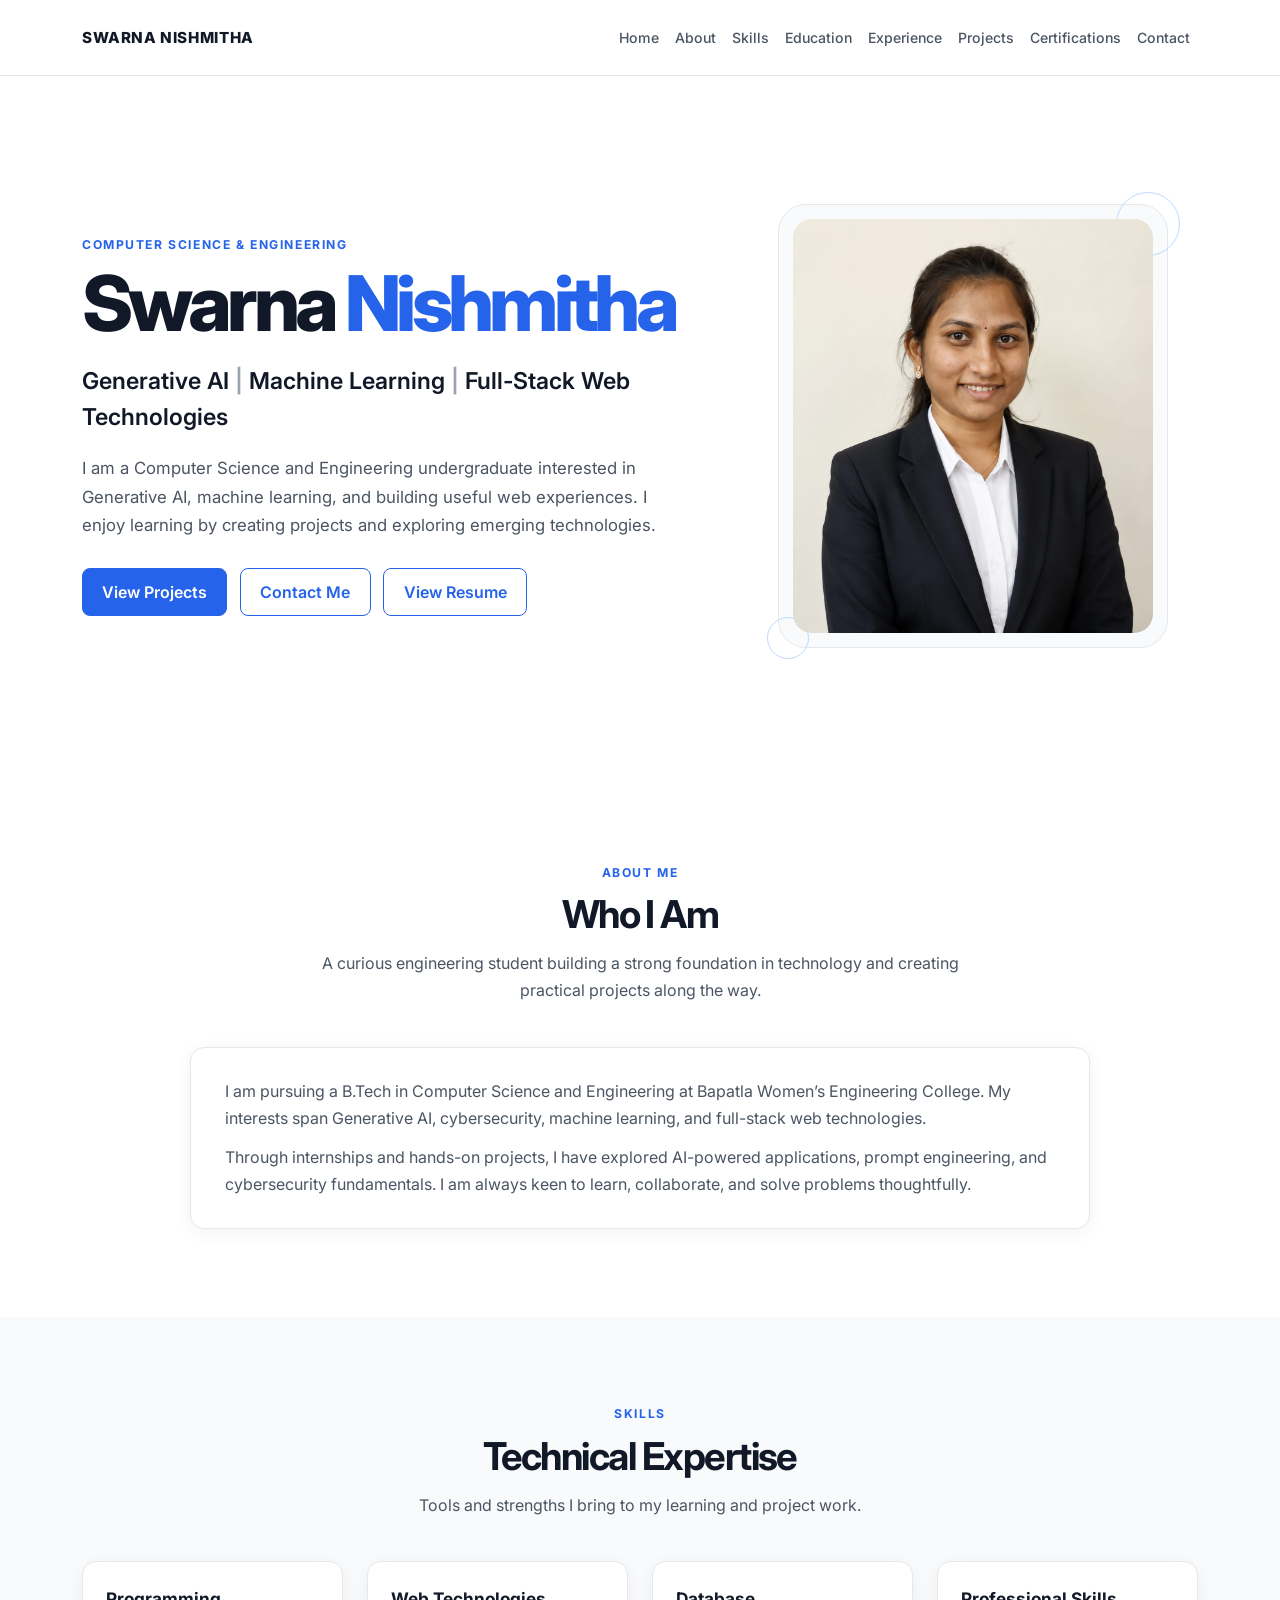
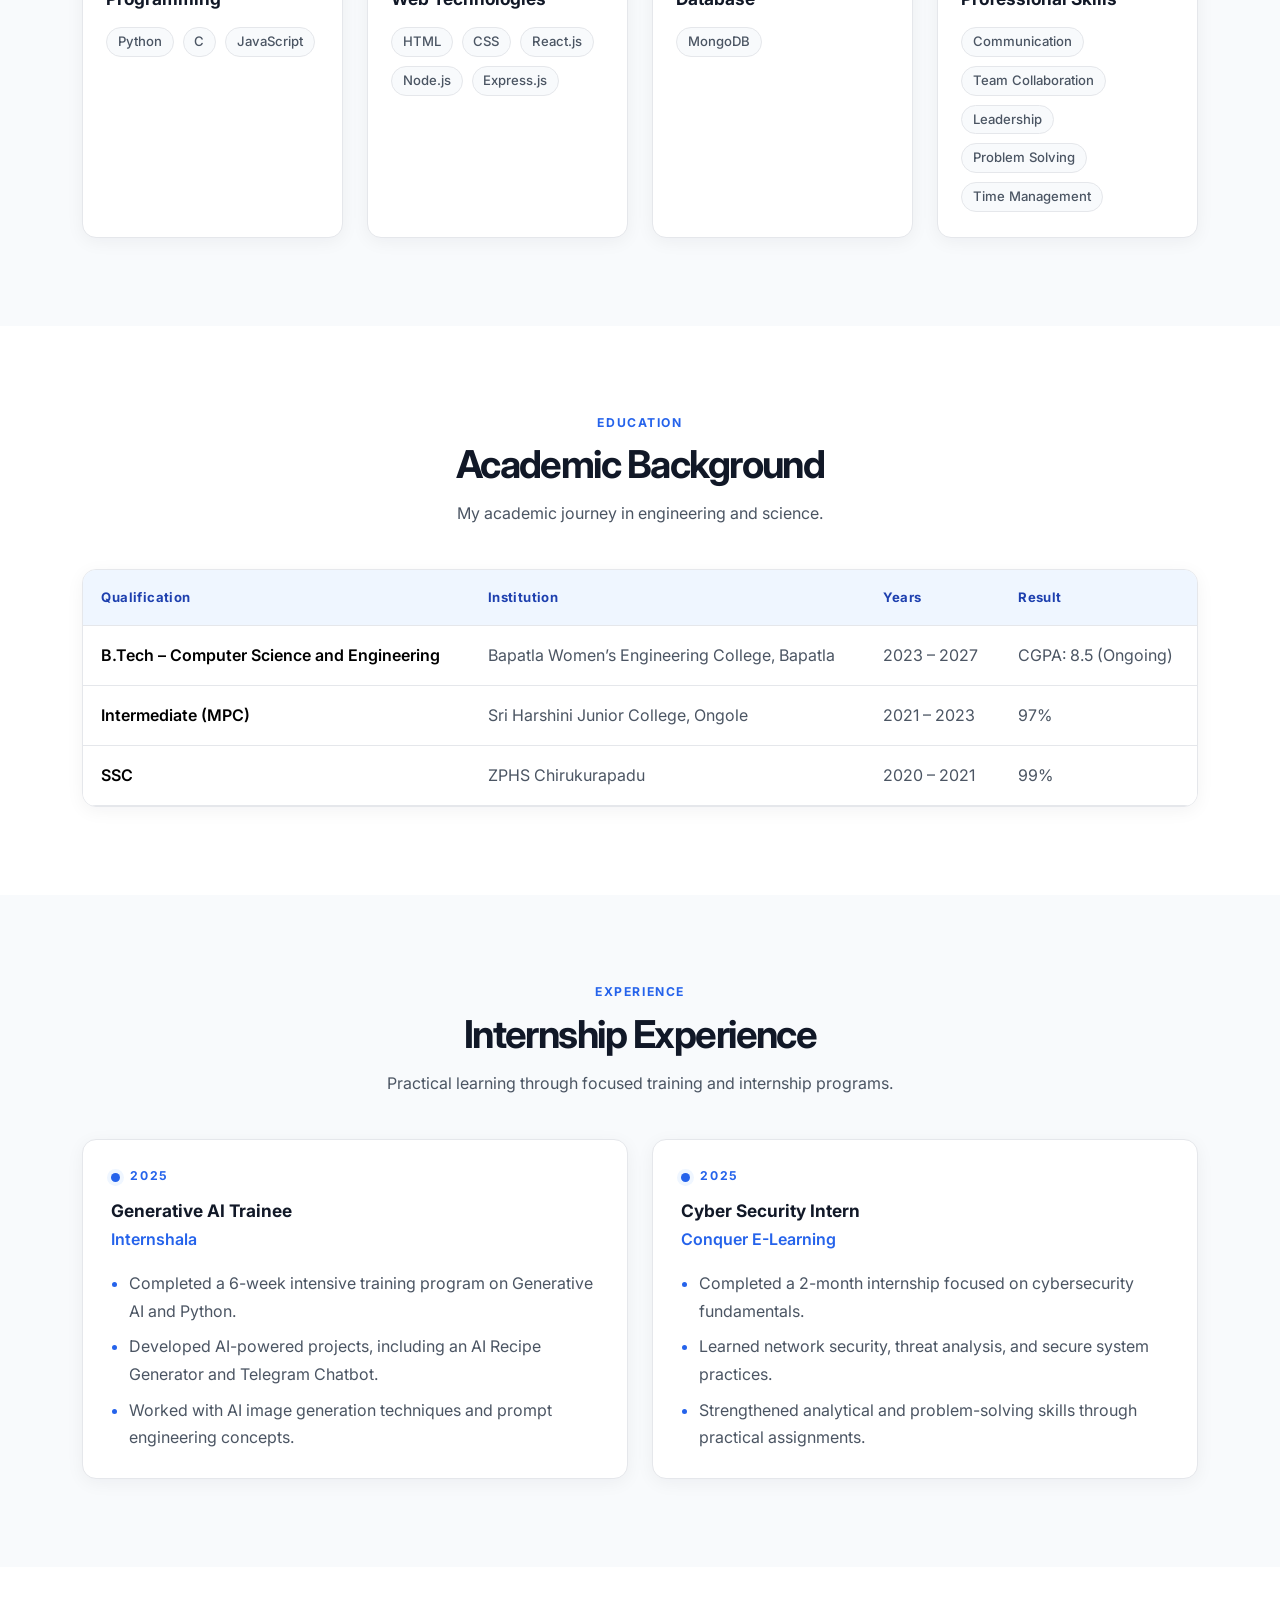
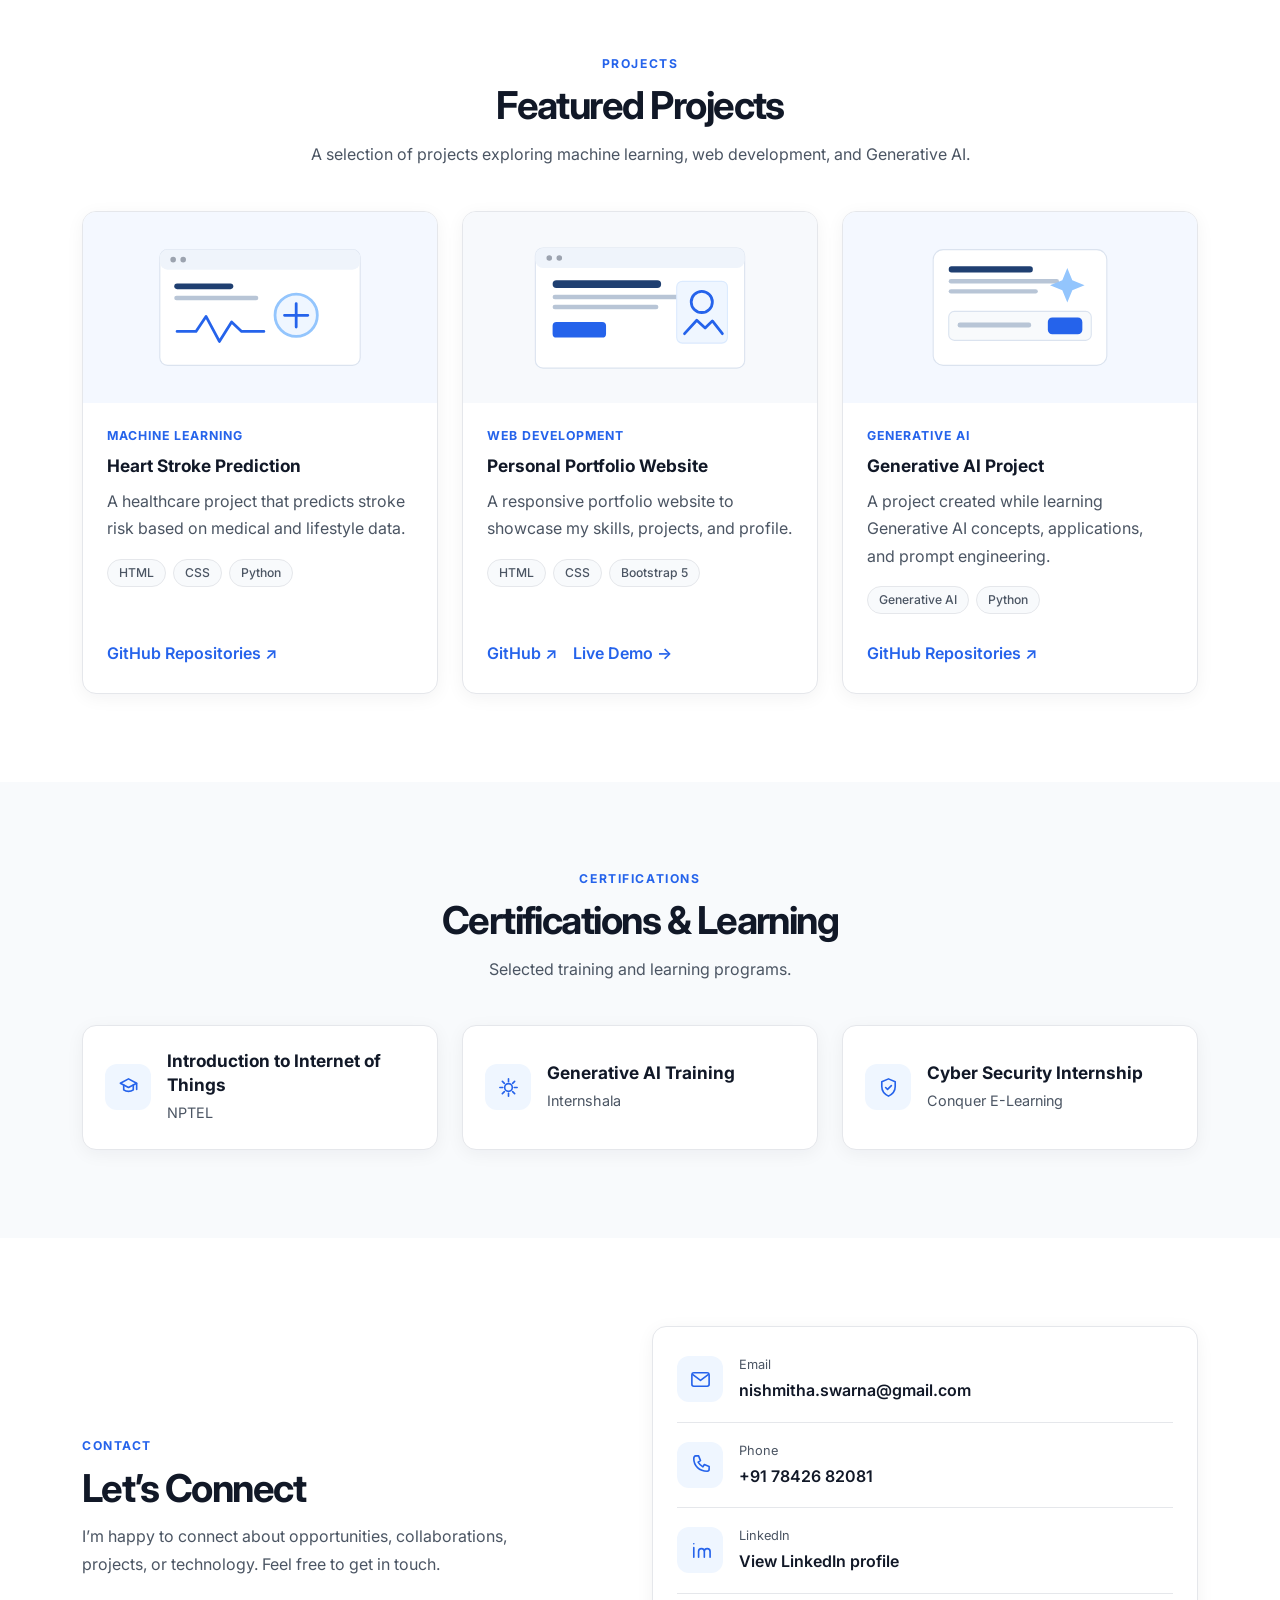
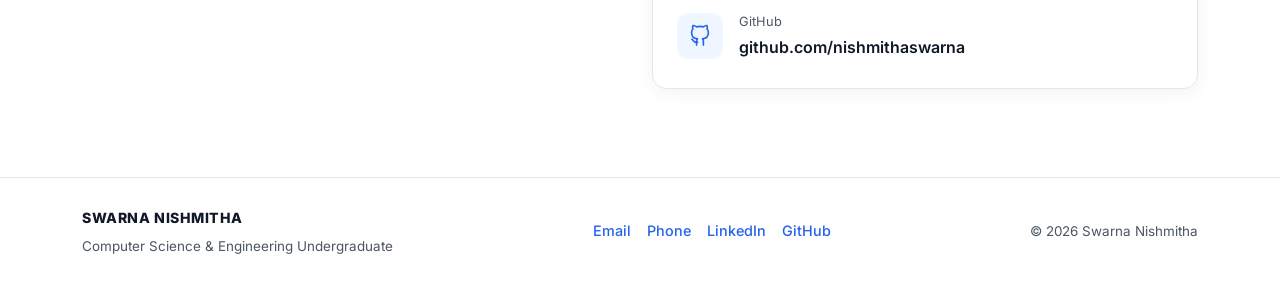
==== index.html @ 4fa807f6 "Publish responsive portfolio and Pages deployment Co-authored-by: Copilot <223556219+Copilot@users.n" ====
<!DOCTYPE html>
<html lang="en">
<head>
    <meta charset="UTF-8">
    <meta name="viewport" content="width=device-width, initial-scale=1.0">
    <meta name="theme-color" content="#ffffff">
    <meta name="description" content="Swarna Nishmitha's portfolio: Computer Science and Engineering, Generative AI, machine learning, and web development.">
    <title>Swarna Nishmitha | Computer Science &amp; Engineering</title>
    <link rel="preconnect" href="https://fonts.googleapis.com">
    <link rel="preconnect" href="https://fonts.gstatic.com" crossorigin>
    <link href="https://fonts.googleapis.com/css2?family=Inter:wght@400;500;600;700;800&display=swap" rel="stylesheet">
    <link href="https://cdn.jsdelivr.net/npm/bootstrap@5.3.3/dist/css/bootstrap.min.css" rel="stylesheet">
    <link rel="stylesheet" href="assets/css/style.css">
</head>

<body>
    <nav class="navbar navbar-expand-lg navbar-light bg-white sticky-top" aria-label="Main navigation">
        <div class="container">
            <a class="navbar-brand" href="#home">SWARNA NISHMITHA</a>
            <button class="navbar-toggler" type="button" data-bs-toggle="collapse"
                    data-bs-target="#navbarNav" aria-controls="navbarNav"
                    aria-expanded="false" aria-label="Toggle navigation">
                <span class="navbar-toggler-icon"></span>
            </button>
            <div class="collapse navbar-collapse" id="navbarNav">
                <ul class="navbar-nav ms-auto">
                    <li class="nav-item"><a class="nav-link" href="#home">Home</a></li>
                    <li class="nav-item"><a class="nav-link" href="#about">About</a></li>
                    <li class="nav-item"><a class="nav-link" href="#skills">Skills</a></li>
                    <li class="nav-item"><a class="nav-link" href="#education">Education</a></li>
                    <li class="nav-item"><a class="nav-link" href="#experience">Experience</a></li>
                    <li class="nav-item"><a class="nav-link" href="#projects">Projects</a></li>
                    <li class="nav-item"><a class="nav-link" href="#certifications">Certifications</a></li>
                    <li class="nav-item"><a class="nav-link" href="#contact">Contact</a></li>
                </ul>
            </div>
        </div>
    </nav>

    <main>
        <section id="home" class="hero-section section-anchor">
            <div class="container">
                <div class="row align-items-center gy-5">
                    <div class="col-lg-7">
                        <p class="eyebrow">Computer Science &amp; Engineering</p>
                        <h1>Swarna <span>Nishmitha</span></h1>
                        <h2 class="hero-headline">Generative AI <span aria-hidden="true">|</span> Machine Learning <span aria-hidden="true">|</span> Full-Stack Web Technologies</h2>
                        <p class="hero-copy">
                            I am a Computer Science and Engineering undergraduate interested in
                            Generative AI, machine learning, and building useful web experiences.
                            I enjoy learning by creating projects and exploring emerging technologies.
                        </p>
                        <div class="hero-actions">
                            <a href="#projects" class="btn btn-primary">View Projects</a>
                            <a href="#contact" class="btn btn-outline-primary">Contact Me</a>
                            <a href="assets/resume.pdf" class="btn btn-outline-primary" target="_blank" rel="noopener noreferrer">
                                View Resume
                            </a>
                        </div>
                    </div>
                    <div class="col-lg-5">
                        <div class="profile-frame">
                            <img src="assets/images/nishu%20image2.jpeg"
                                 alt="Portrait of Swarna Nishmitha"
                                 class="profile-image">
                            <span class="profile-accent profile-accent-one" aria-hidden="true"></span>
                            <span class="profile-accent profile-accent-two" aria-hidden="true"></span>
                        </div>
                    </div>
                </div>
            </div>
        </section>

        <section id="about" class="section-padding section-anchor">
            <div class="container">
                <div class="section-heading">
                    <p class="eyebrow">About Me</p>
                    <h2>Who I Am</h2>
                    <p>
                        A curious engineering student building a strong foundation in technology
                        and creating practical projects along the way.
                    </p>
                </div>
                <div class="about-card">
                    <p>
                        I am pursuing a B.Tech in Computer Science and Engineering at Bapatla
                        Women&rsquo;s Engineering College. My interests span Generative AI,
                        cybersecurity, machine learning, and full-stack web technologies.
                    </p>
                    <p class="mb-0">
                        Through internships and hands-on projects, I have explored AI-powered
                        applications, prompt engineering, and cybersecurity fundamentals. I am
                        always keen to learn, collaborate, and solve problems thoughtfully.
                    </p>
                </div>
            </div>
        </section>

        <section id="skills" class="section-padding section-tint section-anchor">
            <div class="container">
                <div class="section-heading">
                    <p class="eyebrow">Skills</p>
                    <h2>Technical Expertise</h2>
                    <p>Tools and strengths I bring to my learning and project work.</p>
                </div>
                <div class="row g-4">
                    <div class="col-sm-6 col-lg-3">
                        <article class="content-card skill-card">
                            <h3>Programming</h3>
                            <ul class="skill-list">
                                <li>Python</li><li>C</li><li>JavaScript</li>
                            </ul>
                        </article>
                    </div>
                    <div class="col-sm-6 col-lg-3">
                        <article class="content-card skill-card">
                            <h3>Web Technologies</h3>
                            <ul class="skill-list">
                                <li>HTML</li><li>CSS</li><li>React.js</li><li>Node.js</li><li>Express.js</li>
                            </ul>
                        </article>
                    </div>
                    <div class="col-sm-6 col-lg-3">
                        <article class="content-card skill-card">
                            <h3>Database</h3>
                            <ul class="skill-list"><li>MongoDB</li></ul>
                        </article>
                    </div>
                    <div class="col-sm-6 col-lg-3">
                        <article class="content-card skill-card">
                            <h3>Professional Skills</h3>
                            <ul class="skill-list">
                                <li>Communication</li><li>Team Collaboration</li><li>Leadership</li>
                                <li>Problem Solving</li><li>Time Management</li>
                            </ul>
                        </article>
                    </div>
                </div>
            </div>
        </section>

        <section id="education" class="section-padding section-anchor">
            <div class="container">
                <div class="section-heading">
                    <p class="eyebrow">Education</p>
                    <h2>Academic Background</h2>
                    <p>My academic journey in engineering and science.</p>
                </div>
                <div class="table-responsive education-table-wrap">
                    <table class="table education-table align-middle mb-0">
                        <thead>
                            <tr>
                                <th scope="col">Qualification</th>
                                <th scope="col">Institution</th>
                                <th scope="col">Years</th>
                                <th scope="col">Result</th>
                            </tr>
                        </thead>
                        <tbody>
                            <tr>
                                <th scope="row">B.Tech &ndash; Computer Science and Engineering</th>
                                <td>Bapatla Women&rsquo;s Engineering College, Bapatla</td>
                                <td>2023 &ndash; 2027</td>
                                <td>CGPA: 8.5 (Ongoing)</td>
                            </tr>
                            <tr>
                                <th scope="row">Intermediate (MPC)</th>
                                <td>Sri Harshini Junior College, Ongole</td>
                                <td>2021 &ndash; 2023</td>
                                <td>97%</td>
                            </tr>
                            <tr>
                                <th scope="row">SSC</th>
                                <td>ZPHS Chirukurapadu</td>
                                <td>2020 &ndash; 2021</td>
                                <td>99%</td>
                            </tr>
                        </tbody>
                    </table>
                </div>
            </div>
        </section>

        <section id="experience" class="section-padding section-tint section-anchor">
            <div class="container">
                <div class="section-heading">
                    <p class="eyebrow">Experience</p>
                    <h2>Internship Experience</h2>
                    <p>Practical learning through focused training and internship programs.</p>
                </div>
                <div class="row g-4">
                    <div class="col-lg-6">
                        <article class="content-card experience-card">
                            <div class="experience-meta">
                                <span class="experience-marker" aria-hidden="true"></span>
                                <p class="eyebrow mb-1">2025</p>
                            </div>
                            <h3>Generative AI Trainee</h3>
                            <p class="card-subtitle">Internshala</p>
                            <ul class="detail-list">
                                <li>Completed a 6-week intensive training program on Generative AI and Python.</li>
                                <li>Developed AI-powered projects, including an AI Recipe Generator and Telegram Chatbot.</li>
                                <li>Worked with AI image generation techniques and prompt engineering concepts.</li>
                            </ul>
                        </article>
                    </div>
                    <div class="col-lg-6">
                        <article class="content-card experience-card">
                            <div class="experience-meta">
                                <span class="experience-marker" aria-hidden="true"></span>
                                <p class="eyebrow mb-1">2025</p>
                            </div>
                            <h3>Cyber Security Intern</h3>
                            <p class="card-subtitle">Conquer E-Learning</p>
                            <ul class="detail-list">
                                <li>Completed a 2-month internship focused on cybersecurity fundamentals.</li>
                                <li>Learned network security, threat analysis, and secure system practices.</li>
                                <li>Strengthened analytical and problem-solving skills through practical assignments.</li>
                            </ul>
                        </article>
                    </div>
                </div>
            </div>
        </section>

        <section id="projects" class="section-padding section-anchor">
            <div class="container">
                <div class="section-heading">
                    <p class="eyebrow">Projects</p>
                    <h2>Featured Projects</h2>
                    <p>A selection of projects exploring machine learning, web development, and Generative AI.</p>
                </div>
                <div class="row g-4">
                    <div class="col-md-6 col-lg-4">
                        <article class="content-card project-card">
                            <div class="project-visual project-visual-health">
                                <svg viewBox="0 0 600 300" aria-hidden="true" focusable="false">
                                    <rect x="120" y="46" width="360" height="208" rx="14" class="visual-panel"/>
                                    <rect x="120" y="46" width="360" height="36" rx="14" class="visual-toolbar"/>
                                    <circle cx="144" cy="64" r="5" class="visual-dot"/>
                                    <circle cx="162" cy="64" r="5" class="visual-dot"/>
                                    <rect x="146" y="107" width="106" height="10" rx="5" class="visual-line"/>
                                    <rect x="146" y="129" width="151" height="8" rx="4" class="visual-line-soft"/>
                                    <path d="M151 193h34l18-27 24 45 22-35 18 17h40" class="visual-chart"/>
                                    <circle cx="365" cy="164" r="38" class="visual-ring"/>
                                    <path d="M365 143v42m-21-21h42" class="visual-cross"/>
                                </svg>
                            </div>
                            <div class="project-content">
                                <p class="project-category">Machine Learning</p>
                                <h3>Heart Stroke Prediction</h3>
                                <p>
                                    A healthcare project that predicts stroke risk based on
                                    medical and lifestyle data.
                                </p>
                                <div class="technology-list"><span>HTML</span><span>CSS</span><span>Python</span></div>
                                <div class="project-actions">
                                    <a class="project-link" href="https://github.com/nishmithaswarna?tab=repositories" target="_blank" rel="noopener noreferrer">
                                        GitHub Repositories <span aria-hidden="true">&nearr;</span>
                                    </a>
                                </div>
                            </div>
                        </article>
                    </div>
                    <div class="col-md-6 col-lg-4">
                        <article class="content-card project-card">
                            <div class="project-visual project-visual-web">
                                <svg viewBox="0 0 600 300" aria-hidden="true" focusable="false">
                                    <rect x="112" y="43" width="376" height="216" rx="14" class="visual-panel"/>
                                    <rect x="112" y="43" width="376" height="36" rx="14" class="visual-toolbar"/>
                                    <circle cx="137" cy="61" r="5" class="visual-dot"/>
                                    <circle cx="155" cy="61" r="5" class="visual-dot"/>
                                    <rect x="143" y="101" width="195" height="14" rx="7" class="visual-line"/>
                                    <rect x="143" y="127" width="244" height="8" rx="4" class="visual-line-soft"/>
                                    <rect x="143" y="145" width="190" height="8" rx="4" class="visual-line-soft"/>
                                    <rect x="143" y="176" width="96" height="28" rx="7" class="visual-button"/>
                                    <rect x="366" y="103" width="91" height="111" rx="10" class="visual-image"/>
                                    <circle cx="411" cy="140" r="19" class="visual-image-detail"/>
                                    <path d="M380 197l22-24 15 14 13-13 18 23" class="visual-image-detail"/>
                                </svg>
                            </div>
                            <div class="project-content">
                                <p class="project-category">Web Development</p>
                                <h3>Personal Portfolio Website</h3>
                                <p>A responsive portfolio website to showcase my skills, projects, and profile.</p>
                                <div class="technology-list"><span>HTML</span><span>CSS</span><span>Bootstrap 5</span></div>
                                <div class="project-actions">
                                    <a class="project-link" href="https://github.com/nishmithaswarna?tab=repositories" target="_blank" rel="noopener noreferrer">
                                        GitHub <span aria-hidden="true">&nearr;</span>
                                    </a>
                                    <a class="project-link" href="#home">
                                        Live Demo <span aria-hidden="true">&rarr;</span>
                                    </a>
                                </div>
                            </div>
                        </article>
                    </div>
                    <div class="col-md-6 col-lg-4">
                        <article class="content-card project-card">
                            <div class="project-visual project-visual-ai">
                                <svg viewBox="0 0 600 300" aria-hidden="true" focusable="false">
                                    <rect x="144" y="46" width="312" height="208" rx="18" class="visual-panel"/>
                                    <rect x="172" y="76" width="151" height="11" rx="5" class="visual-line"/>
                                    <rect x="172" y="99" width="198" height="8" rx="4" class="visual-line-soft"/>
                                    <rect x="172" y="117" width="160" height="8" rx="4" class="visual-line-soft"/>
                                    <path d="M385 79l9 22 22 9-22 9-9 22-9-22-22-9 22-9z" class="visual-spark"/>
                                    <path d="M401 161l6 14 14 6-14 6-6 14-6-14-14-6 14-6z" class="visual-spark-small"/>
                                    <rect x="172" y="157" width="256" height="52" rx="10" class="visual-input"/>
                                    <rect x="188" y="177" width="132" height="9" rx="4" class="visual-line-soft"/>
                                    <rect x="350" y="168" width="62" height="30" rx="8" class="visual-button"/>
                                </svg>
                            </div>
                            <div class="project-content">
                                <p class="project-category">Generative AI</p>
                                <h3>Generative AI Project</h3>
                                <p>A project created while learning Generative AI concepts, applications, and prompt engineering.</p>
                                <div class="technology-list"><span>Generative AI</span><span>Python</span></div>
                                <div class="project-actions">
                                    <a class="project-link" href="https://github.com/nishmithaswarna?tab=repositories" target="_blank" rel="noopener noreferrer">
                                        GitHub Repositories <span aria-hidden="true">&nearr;</span>
                                    </a>
                                </div>
                            </div>
                        </article>
                    </div>
                </div>
            </div>
        </section>

        <section id="certifications" class="section-padding section-tint section-anchor">
            <div class="container">
                <div class="section-heading">
                    <p class="eyebrow">Certifications</p>
                    <h2>Certifications &amp; Learning</h2>
                    <p>Selected training and learning programs.</p>
                </div>
                <div class="row g-4">
                    <div class="col-md-6 col-lg-4">
                        <article class="content-card certification-card">
                            <span class="certification-icon" aria-hidden="true">
                                <svg viewBox="0 0 24 24"><path d="M12 3 3.5 7.5 12 12l8.5-4.5L12 3Z"/><path d="M7 9.5v5c2.8 2.1 7.2 2.1 10 0v-5M20.5 8v6"/></svg>
                            </span>
                            <div><h3>Introduction to Internet of Things</h3><p>NPTEL</p></div>
                        </article>
                    </div>
                    <div class="col-md-6 col-lg-4">
                        <article class="content-card certification-card">
                            <span class="certification-icon" aria-hidden="true">
                                <svg viewBox="0 0 24 24"><path d="M12 3v3m0 12v3m9-9h-3M6 12H3m15.4-6.4-2.1 2.1M7.7 16.3l-2.1 2.1m12.8 0-2.1-2.1m-8.6-8.6L5.6 5.6"/><circle cx="12" cy="12" r="4"/></svg>
                            </span>
                            <div><h3>Generative AI Training</h3><p>Internshala</p></div>
                        </article>
                    </div>
                    <div class="col-md-6 col-lg-4">
                        <article class="content-card certification-card">
                            <span class="certification-icon" aria-hidden="true">
                                <svg viewBox="0 0 24 24"><path d="M12 3 5 6v5c0 4.6 2.8 8 7 10 4.2-2 7-5.4 7-10V6l-7-3Z"/><path d="m9 12 2 2 4-4"/></svg>
                            </span>
                            <div><h3>Cyber Security Internship</h3><p>Conquer E-Learning</p></div>
                        </article>
                    </div>
                </div>
            </div>
        </section>

        <section id="contact" class="section-padding section-anchor">
            <div class="container">
                <div class="row align-items-center gy-4">
                    <div class="col-lg-5">
                        <p class="eyebrow">Contact</p>
                        <h2 class="contact-title">Let&rsquo;s Connect</h2>
                        <p class="contact-copy">
                            I&rsquo;m happy to connect about opportunities, collaborations,
                            projects, or technology. Feel free to get in touch.
                        </p>
                    </div>
                    <div class="col-lg-6 offset-lg-1">
                        <div class="contact-card">
                            <a class="contact-item" href="mailto:nishmitha.swarna@gmail.com" target="_top">
                                <span class="contact-icon" aria-hidden="true">
                                    <svg viewBox="0 0 24 24"><rect x="3" y="5" width="18" height="14" rx="2"/><path d="m4 7 8 6 8-6"/></svg>
                                </span>
                                <span><span class="contact-label">Email</span><span class="contact-value">nishmitha.swarna@gmail.com</span></span>
                            </a>
                            <a class="contact-item" href="tel:+917842682081" target="_top">
                                <span class="contact-icon" aria-hidden="true">
                                    <svg viewBox="0 0 24 24"><path d="M7 3h3l2 5-2.5 1.5a15 15 0 0 0 5 5L16 12l5 2v3c0 1.1-.9 2-2 2C10.7 19 5 13.3 5 6c0-1.7.7-3 2-3Z"/></svg>
                                </span>
                                <span><span class="contact-label">Phone</span><span class="contact-value">+91 78426 82081</span></span>
                            </a>
                            <a class="contact-item" href="https://www.linkedin.com/in/swarna-nishmitha-575706379/" target="_blank" rel="noopener noreferrer">
                                <span class="contact-icon" aria-hidden="true">
                                    <svg viewBox="0 0 24 24"><path d="M5 9v10M5 5v.01M10 19v-6a3 3 0 0 1 6 0v6m0 0v-6a3 3 0 0 1 6 0v6"/></svg>
                                </span>
                                <span><span class="contact-label">LinkedIn</span><span class="contact-value">View LinkedIn profile</span></span>
                            </a>
                            <a class="contact-item" href="https://github.com/nishmithaswarna" target="_blank" rel="noopener noreferrer">
                                <span class="contact-icon" aria-hidden="true">
                                    <svg viewBox="0 0 24 24"><path d="M9 19c-4.3 1.4-4.3-2.5-6-3m12 6v-3.9a3.4 3.4 0 0 0-.9-2.6c3-.3 6.1-1.5 6.1-6.7a5.2 5.2 0 0 0-1.4-3.6 4.8 4.8 0 0 0-.1-3.6s-1.2-.4-3.8 1.4a13.2 13.2 0 0 0-6.9 0C5.4 1.2 4.2 1.6 4.2 1.6a4.8 4.8 0 0 0-.1 3.6 5.2 5.2 0 0 0-1.4 3.6c0 5.2 3.1 6.4 6.1 6.7a3.4 3.4 0 0 0-.9 2.6V22"/></svg>
                                </span>
                                <span><span class="contact-label">GitHub</span><span class="contact-value">github.com/nishmithaswarna</span></span>
                            </a>
                        </div>
                    </div>
                </div>
            </div>
        </section>
    </main>

    <footer class="footer">
        <div class="container footer-inner">
            <div>
                <a class="footer-brand" href="#home">SWARNA NISHMITHA</a>
                <p>Computer Science &amp; Engineering Undergraduate</p>
            </div>
            <div class="footer-links">
                <a href="mailto:nishmitha.swarna@gmail.com" target="_top">Email</a>
                <a href="tel:+917842682081" target="_top">Phone</a>
                <a href="https://www.linkedin.com/in/swarna-nishmitha-575706379/" target="_blank" rel="noopener noreferrer">LinkedIn</a>
                <a href="https://github.com/nishmithaswarna" target="_blank" rel="noopener noreferrer">GitHub</a>
            </div>
            <p class="footer-copyright">&copy; 2026 Swarna Nishmitha</p>
        </div>
    </footer>

    <script src="https://cdn.jsdelivr.net/npm/bootstrap@5.3.3/dist/js/bootstrap.bundle.min.js"></script>
</body>
</html>
---- assets/css/style.css ----
:root {
    --color-white: #ffffff;
    --color-background: #f8fafc;
    --color-text: #111827;
    --color-muted: #4b5563;
    --color-border: #e5e7eb;
    --color-accent: #2563eb;
    --color-accent-hover: #1d4ed8;
    --color-accent-soft: #eff6ff;
    --shadow-card: 0 4px 18px rgba(17, 24, 39, 0.05);
    --shadow-card-hover: 0 10px 26px rgba(17, 24, 39, 0.09);
}

* {
    box-sizing: border-box;
}

html {
    scroll-behavior: smooth;
}

body {
    margin: 0;
    background: var(--color-white);
    color: var(--color-text);
    font-family: "Inter", Arial, sans-serif;
    font-size: 1rem;
    line-height: 1.7;
    -webkit-font-smoothing: antialiased;
}

a {
    color: var(--color-accent);
}

a:focus-visible,
button:focus-visible {
    outline: 3px solid rgba(37, 99, 235, 0.35);
    outline-offset: 3px;
}

.section-anchor {
    scroll-margin-top: 82px;
}

/* Navigation */
.navbar {
    min-height: 76px;
    border-bottom: 1px solid var(--color-border);
}

.navbar-brand {
    color: var(--color-text);
    font-size: 0.95rem;
    font-weight: 800;
    letter-spacing: 0.04em;
}

.navbar-brand:hover,
.navbar-brand:focus {
    color: var(--color-accent);
}

.navbar .nav-link {
    padding: 0.6rem 0.55rem;
    color: var(--color-muted);
    font-size: 0.88rem;
    font-weight: 500;
    transition: color 160ms ease;
}

.navbar .nav-link:hover,
.navbar .nav-link:focus {
    color: var(--color-accent);
}

.navbar-toggler {
    border-color: var(--color-border);
}

/* Hero */
.hero-section {
    display: flex;
    min-height: min(700px, calc(100vh - 76px));
    align-items: center;
    padding: 76px 0;
    background: var(--color-white);
}

.eyebrow {
    margin: 0 0 0.65rem;
    color: var(--color-accent);
    font-size: 0.76rem;
    font-weight: 700;
    letter-spacing: 0.13em;
    line-height: 1.4;
    text-transform: uppercase;
}

.hero-section h1 {
    margin: 0 0 1.1rem;
    color: var(--color-text);
    font-size: clamp(2.8rem, 6vw, 5rem);
    font-weight: 800;
    letter-spacing: -0.06em;
    line-height: 1.08;
}

.hero-section h1 span {
    color: var(--color-accent);
}

.hero-headline {
    max-width: 680px;
    margin: 0 0 1.15rem;
    color: var(--color-text);
    font-size: clamp(1.15rem, 2vw, 1.45rem);
    font-weight: 600;
    line-height: 1.55;
}

.hero-headline span {
    color: #9ca3af;
}

.hero-copy {
    max-width: 600px;
    margin: 0 0 1.75rem;
    color: var(--color-muted);
    font-size: 1.05rem;
}

.hero-actions {
    display: flex;
    flex-wrap: wrap;
    gap: 0.8rem;
}

.btn {
    border-radius: 8px;
    padding: 0.7rem 1.2rem;
    font-weight: 600;
    transition: background-color 160ms ease, border-color 160ms ease, color 160ms ease, transform 160ms ease;
}

.btn:hover {
    transform: translateY(-2px);
}

.btn-primary {
    border-color: var(--color-accent);
    background: var(--color-accent);
}

.btn-primary:hover,
.btn-primary:focus {
    border-color: var(--color-accent-hover);
    background: var(--color-accent-hover);
}

.btn-outline-primary {
    border-color: var(--color-accent);
    color: var(--color-accent);
}

.btn-outline-primary:hover,
.btn-outline-primary:focus {
    border-color: var(--color-accent-hover);
    background: var(--color-accent-hover);
    color: var(--color-white);
}

.profile-frame {
    position: relative;
    width: min(100%, 390px);
    margin: 0 auto;
    padding: 14px;
    border: 1px solid var(--color-border);
    border-radius: 28px;
    background: var(--color-background);
}

.profile-image {
    position: relative;
    z-index: 1;
    display: block;
    width: 100%;
    aspect-ratio: 4 / 4.6;
    border-radius: 19px;
    object-fit: cover;
    object-position: center 38%;
}

.profile-accent {
    position: absolute;
    z-index: 0;
    display: block;
    border: 1px solid #bfdbfe;
    border-radius: 50%;
}

.profile-accent-one {
    top: -13px;
    right: -13px;
    width: 64px;
    height: 64px;
}

.profile-accent-two {
    bottom: -12px;
    left: -12px;
    width: 42px;
    height: 42px;
}

/* Sections and headings */
.section-padding {
    padding: 88px 0;
}

.section-tint {
    background: var(--color-background);
}

.section-heading {
    max-width: 660px;
    margin: 0 auto 42px;
    text-align: center;
}

.section-heading h2,
.contact-title {
    margin: 0 0 0.8rem;
    color: var(--color-text);
    font-size: clamp(1.9rem, 3vw, 2.5rem);
    font-weight: 700;
    letter-spacing: -0.04em;
    line-height: 1.2;
}

.section-heading > p:last-child {
    margin: 0;
    color: var(--color-muted);
}

.about-card,
.content-card,
.contact-card,
.education-table-wrap {
    border: 1px solid var(--color-border);
    border-radius: 14px;
    background: var(--color-white);
    box-shadow: var(--shadow-card);
}

.about-card {
    max-width: 900px;
    margin: 0 auto;
    padding: 30px 34px;
    color: var(--color-muted);
}

.about-card p:first-child {
    margin-bottom: 0.75rem;
}

/* Skills */
.content-card {
    height: 100%;
    transition: transform 180ms ease, box-shadow 180ms ease, border-color 180ms ease;
}

.content-card:hover {
    transform: translateY(-3px);
    border-color: #bfdbfe;
    box-shadow: var(--shadow-card-hover);
}

.skill-card {
    padding: 25px 23px;
}

.skill-card h3,
.experience-card h3,
.project-content h3,
.certification-card h3 {
    color: var(--color-text);
    font-size: 1.08rem;
    font-weight: 700;
    line-height: 1.4;
}

.skill-card h3 {
    margin: 0 0 1rem;
}

.skill-list {
    display: flex;
    flex-wrap: wrap;
    gap: 0.55rem;
    margin: 0;
    padding: 0;
    list-style: none;
}

.skill-list li,
.technology-list span {
    display: inline-flex;
    align-items: center;
    border: 1px solid var(--color-border);
    border-radius: 999px;
    background: var(--color-background);
    color: var(--color-muted);
    font-size: 0.82rem;
    font-weight: 500;
    line-height: 1.35;
    padding: 0.32rem 0.68rem;
}

/* Education */
.education-table-wrap {
    overflow: hidden;
}

.education-table {
    min-width: 700px;
    color: var(--color-text);
}

.education-table > :not(caption) > * > * {
    border-color: var(--color-border);
    padding: 1rem 1.15rem;
}

.education-table thead th {
    background: var(--color-accent-soft);
    color: #1e40af;
    font-size: 0.82rem;
    font-weight: 700;
    letter-spacing: 0.03em;
    white-space: nowrap;
}

.education-table tbody th {
    min-width: 230px;
    font-weight: 600;
}

.education-table tbody td {
    color: var(--color-muted);
}

/* Experience */
.experience-card {
    padding: 27px 28px;
}

.experience-meta {
    display: flex;
    align-items: center;
    gap: 0.65rem;
    margin-bottom: 0.7rem;
}

.experience-marker {
    width: 9px;
    height: 9px;
    flex: 0 0 9px;
    border-radius: 50%;
    background: var(--color-accent);
    box-shadow: 0 0 0 4px var(--color-accent-soft);
}

.experience-card h3 {
    margin: 0 0 0.15rem;
}

.card-subtitle {
    margin: 0 0 1.1rem;
    color: var(--color-accent);
    font-weight: 600;
}

.detail-list {
    display: grid;
    gap: 0.55rem;
    margin: 0;
    padding-left: 1.15rem;
    color: var(--color-muted);
}

.detail-list li::marker {
    color: var(--color-accent);
}

/* Projects */
.project-card {
    overflow: hidden;
}

.project-visual {
    display: flex;
    min-height: 190px;
    align-items: center;
    justify-content: center;
    overflow: hidden;
    padding: 12px 10px;
    background: var(--color-background);
}

.project-visual svg {
    display: block;
    width: 100%;
    max-width: 410px;
    height: auto;
}

.project-visual-health {
    background: #f4f8ff;
}

.project-visual-web {
    background: #f7f9fc;
}

.project-visual-ai {
    background: #f4f8ff;
}

.visual-panel {
    fill: #ffffff;
    stroke: #dbe3ef;
    stroke-width: 2;
}

.visual-toolbar {
    fill: #eff4fb;
}

.visual-dot {
    fill: #9ca3af;
}

.visual-line {
    fill: #1f3f71;
}

.visual-line-soft {
    fill: #b8c5d6;
}

.visual-chart,
.visual-image-detail {
    fill: none;
    stroke: #2563eb;
    stroke-linecap: round;
    stroke-linejoin: round;
    stroke-width: 5;
}

.visual-ring {
    fill: #eff6ff;
    stroke: #93c5fd;
    stroke-width: 5;
}

.visual-cross {
    fill: none;
    stroke: #2563eb;
    stroke-linecap: round;
    stroke-width: 5;
}

.visual-button {
    fill: #2563eb;
}

.visual-image {
    fill: #eff6ff;
    stroke: #dbeafe;
    stroke-width: 2;
}

.visual-spark {
    fill: #93c5fd;
}

.visual-spark-small {
    fill: #bfdbfe;
}

.visual-input {
    fill: #f8fafc;
    stroke: #dbe3ef;
    stroke-width: 2;
}

.project-content {
    display: flex;
    min-height: 290px;
    flex-direction: column;
    align-items: flex-start;
    padding: 23px 24px 25px;
}

.project-category {
    margin: 0 0 0.45rem;
    color: var(--color-accent);
    font-size: 0.77rem;
    font-weight: 700;
    letter-spacing: 0.08em;
    text-transform: uppercase;
}

.project-content h3 {
    margin: 0 0 0.65rem;
}

.project-content > p:not(.project-category) {
    margin: 0 0 1rem;
    color: var(--color-muted);
}

.technology-list {
    display: flex;
    flex-wrap: wrap;
    gap: 0.45rem;
    margin-bottom: 1.25rem;
}

.technology-list span {
    font-size: 0.76rem;
}

.project-actions {
    display: flex;
    flex-wrap: wrap;
    gap: 0.5rem 1rem;
    margin-top: auto;
}

.project-link {
    color: var(--color-accent);
    font-weight: 600;
    text-decoration: none;
}

.project-link:hover,
.project-link:focus {
    color: var(--color-accent-hover);
    text-decoration: underline;
    text-underline-offset: 3px;
}

/* Certifications */
.certification-card {
    display: flex;
    min-height: 125px;
    align-items: center;
    gap: 1rem;
    padding: 22px;
}

.certification-icon,
.contact-icon {
    display: inline-flex;
    width: 46px;
    height: 46px;
    flex: 0 0 46px;
    align-items: center;
    justify-content: center;
    border-radius: 12px;
    background: var(--color-accent-soft);
    color: var(--color-accent);
}

.certification-icon svg,
.contact-icon svg {
    width: 23px;
    height: 23px;
    fill: none;
    stroke: currentColor;
    stroke-linecap: round;
    stroke-linejoin: round;
    stroke-width: 1.7;
}

.certification-card h3 {
    margin: 0 0 0.25rem;
}

.certification-card p {
    margin: 0;
    color: var(--color-muted);
    font-size: 0.9rem;
}

/* Contact and footer */
.contact-title {
    margin-bottom: 0.8rem;
}

.contact-copy {
    max-width: 430px;
    margin: 0;
    color: var(--color-muted);
}

.contact-card {
    padding: 10px 24px;
}

.contact-item {
    display: flex;
    align-items: center;
    gap: 1rem;
    padding: 17px 0;
    color: inherit;
    text-decoration: none;
}

.contact-item + .contact-item {
    border-top: 1px solid var(--color-border);
}

.contact-item:hover .contact-value,
.contact-item:focus .contact-value {
    color: var(--color-accent-hover);
    text-decoration: underline;
    text-underline-offset: 3px;
}

.contact-label,
.contact-value {
    display: block;
}

.contact-label {
    margin-bottom: 0.1rem;
    color: var(--color-muted);
    font-size: 0.8rem;
}

.contact-value {
    color: var(--color-text);
    font-weight: 600;
    overflow-wrap: anywhere;
}

.footer {
    border-top: 1px solid var(--color-border);
    background: var(--color-white);
    padding: 26px 0;
}

.footer-inner {
    display: flex;
    align-items: center;
    justify-content: space-between;
    gap: 1rem 2rem;
}

.footer-brand {
    color: var(--color-text);
    font-size: 0.88rem;
    font-weight: 800;
    letter-spacing: 0.04em;
    text-decoration: none;
}

.footer-brand:hover,
.footer-brand:focus {
    color: var(--color-accent);
}

.footer-inner p {
    margin: 0.25rem 0 0;
    color: var(--color-muted);
    font-size: 0.84rem;
}

.footer-links {
    display: flex;
    gap: 1rem;
}

.footer-links a {
    font-size: 0.9rem;
    font-weight: 500;
    text-decoration: none;
}

.footer-links a:hover,
.footer-links a:focus {
    color: var(--color-accent-hover);
    text-decoration: underline;
    text-underline-offset: 3px;
}

.footer-inner .footer-copyright {
    margin: 0;
    white-space: nowrap;
}

@media (max-width: 991.98px) {
    .navbar-collapse {
        padding: 0.4rem 0 0.8rem;
    }

    .navbar .nav-link {
        padding: 0.55rem 0;
    }

    .hero-section {
        min-height: auto;
        padding: 70px 0;
    }
}

@media (max-width: 767.98px) {
    .section-padding {
        padding: 68px 0;
    }

    .hero-section {
        padding: 58px 0 68px;
        text-align: center;
    }

    .hero-copy {
        margin-right: auto;
        margin-left: auto;
    }

    .hero-actions {
        justify-content: center;
    }

    .profile-frame {
        max-width: 310px;
    }

    .section-heading {
        margin-bottom: 32px;
    }

    .education-table-wrap {
        border-radius: 10px;
    }

    .footer-inner {
        flex-direction: column;
        align-items: flex-start;
    }

    .footer-inner .footer-copyright {
        white-space: normal;
    }
}

@media (max-width: 480px) {
    .navbar {
        min-height: 68px;
    }

    .navbar-brand {
        font-size: 0.82rem;
    }

    .section-padding {
        padding: 58px 0;
    }

    .hero-section h1 {
        font-size: clamp(2.45rem, 12vw, 3.4rem);
    }

    .hero-headline {
        font-size: 1.08rem;
    }

    .hero-actions {
        gap: 0.65rem;
    }

    .hero-actions .btn {
        flex: 1 1 auto;
    }

    .about-card {
        padding: 23px 21px;
    }

    .experience-card {
        padding: 23px 21px;
    }

    .project-content {
        min-height: 0;
    }

    .contact-card {
        padding: 8px 17px;
    }
}

@media (prefers-reduced-motion: reduce) {
    html {
        scroll-behavior: auto;
    }

    *,
    *::before,
    *::after {
        transition-duration: 0.01ms !important;
    }
}
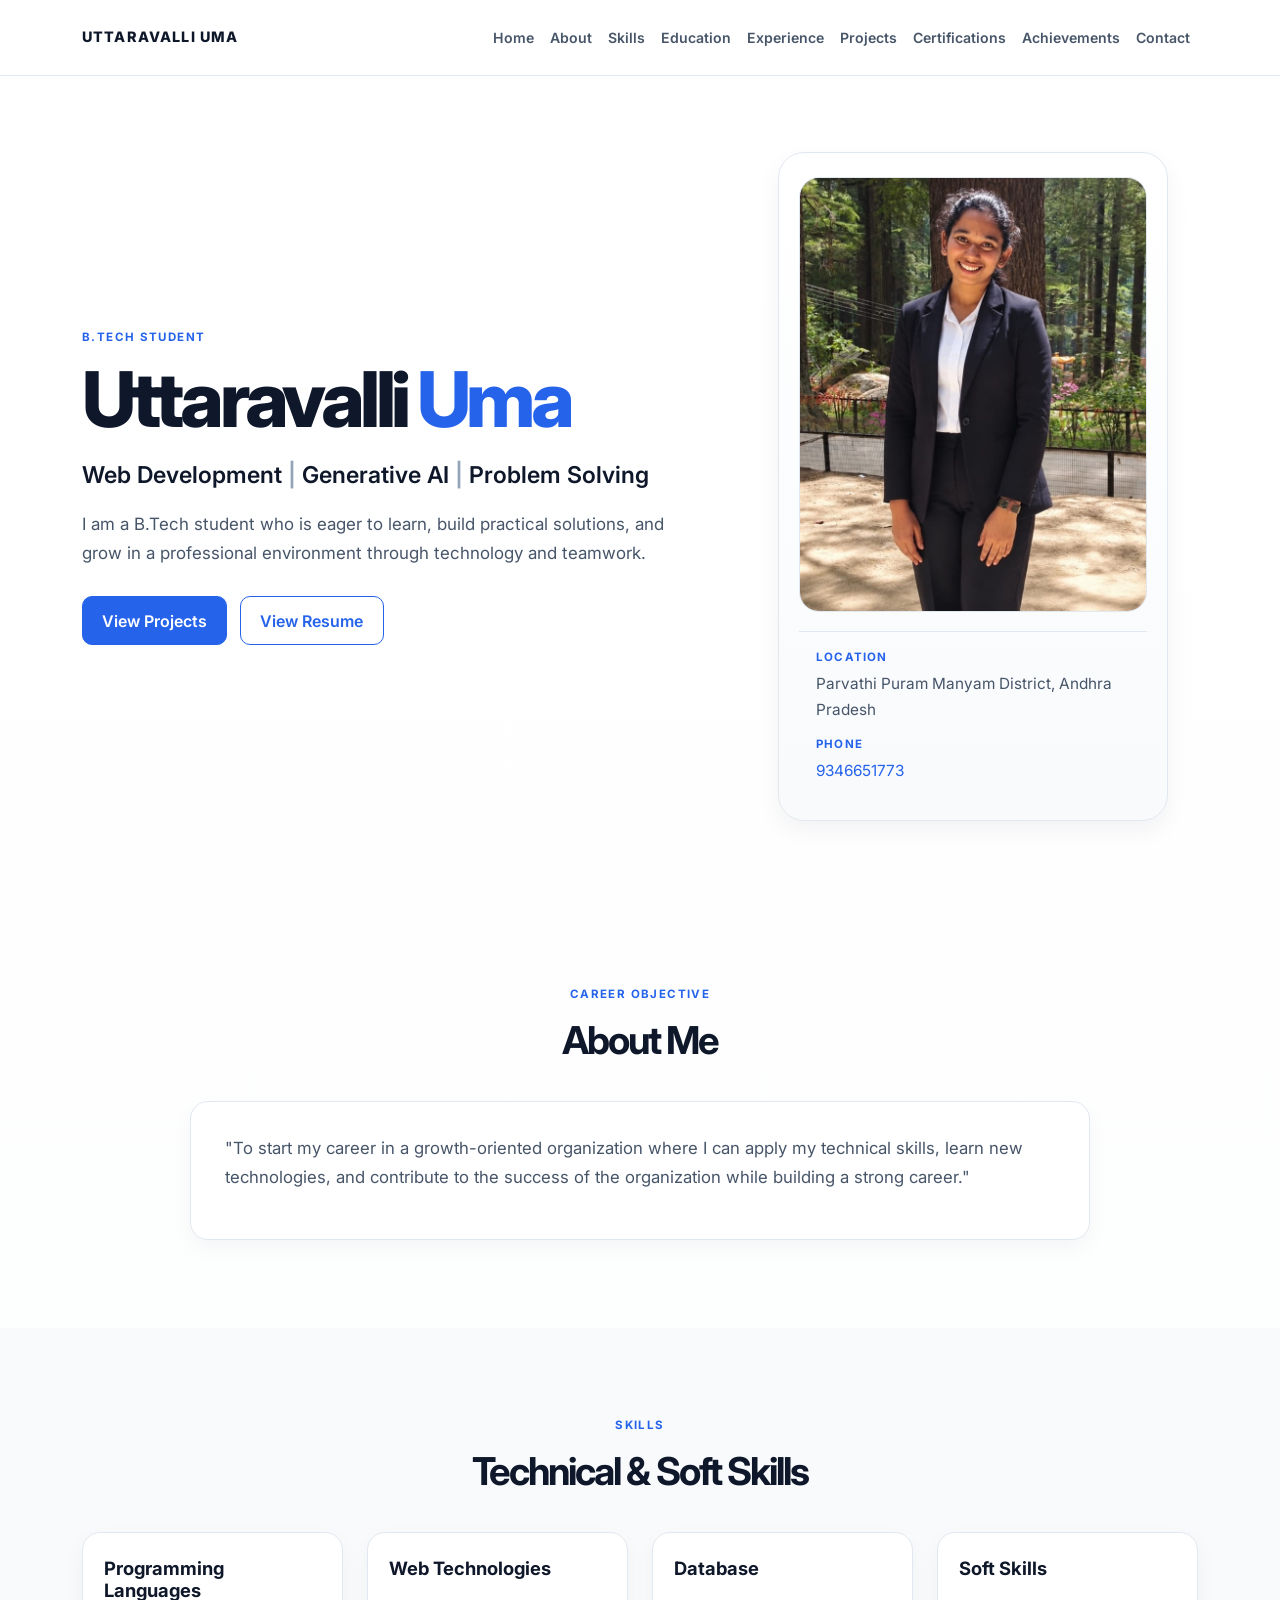
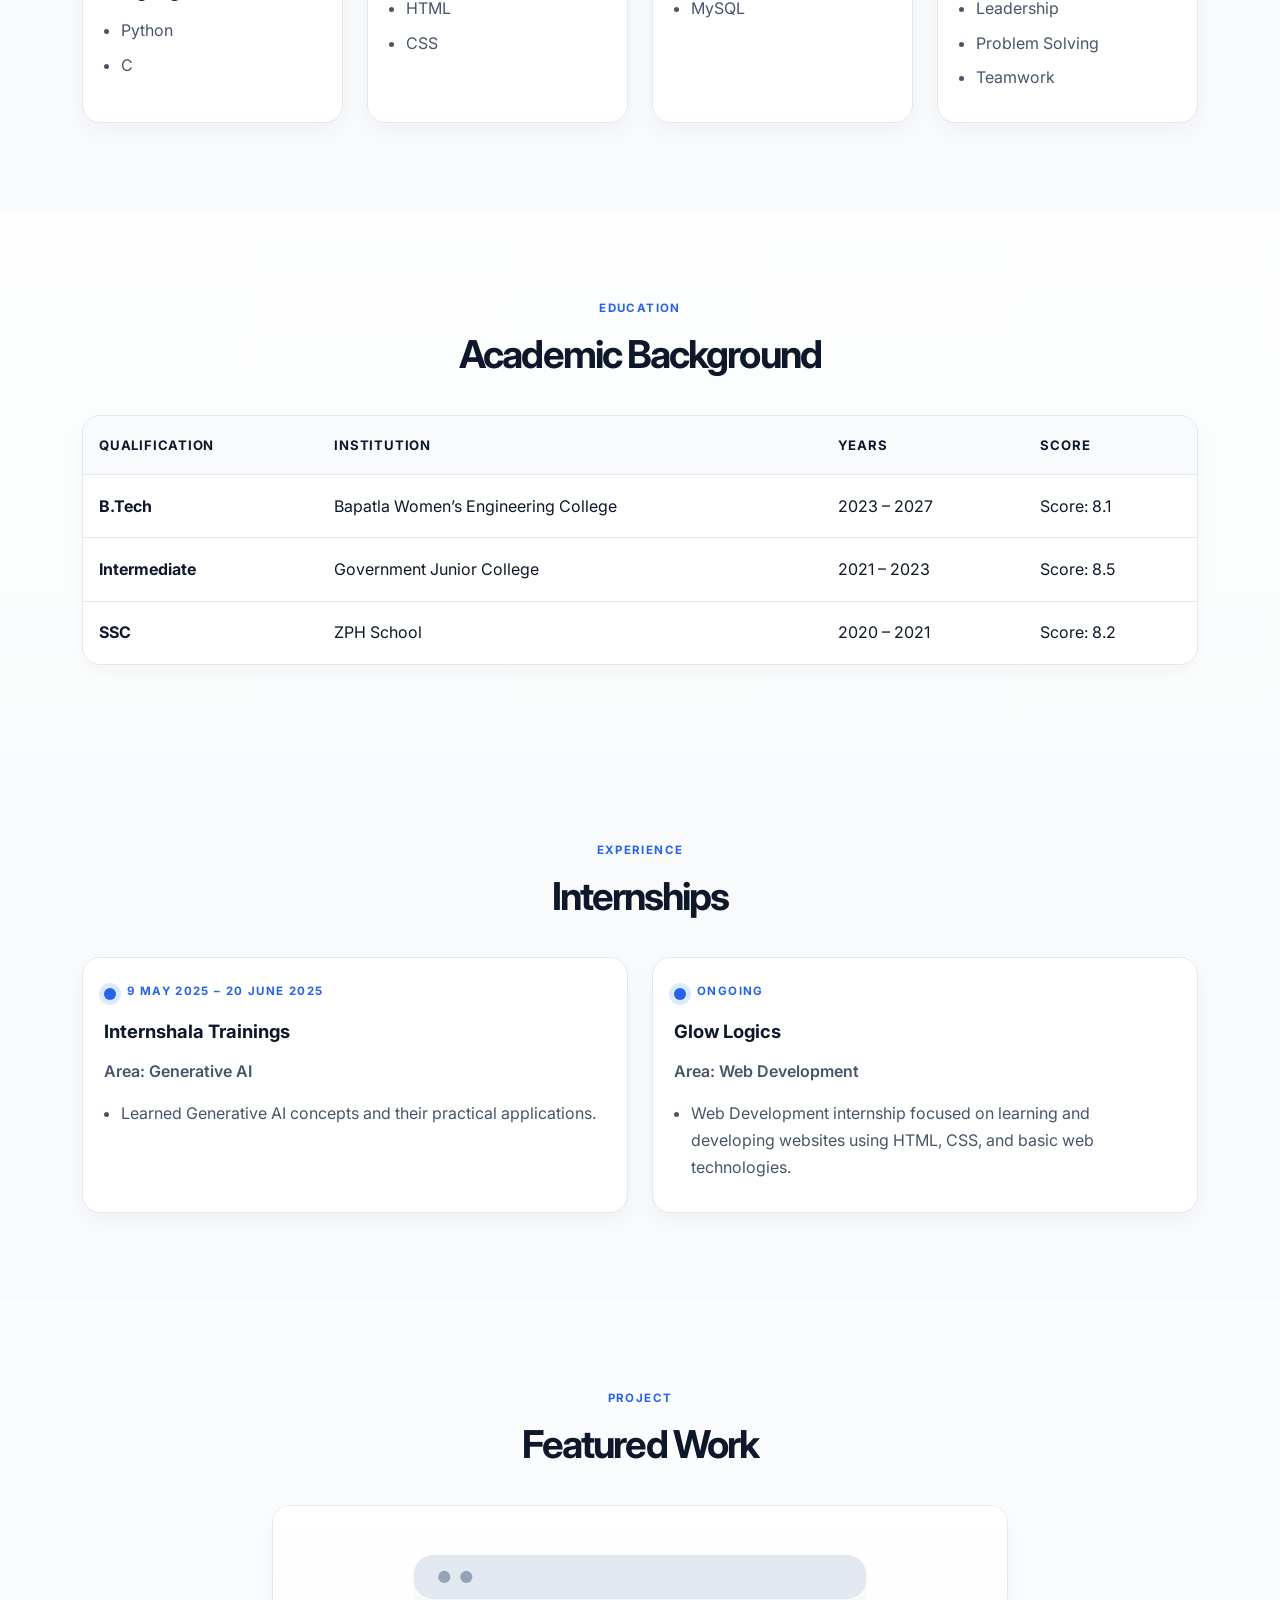
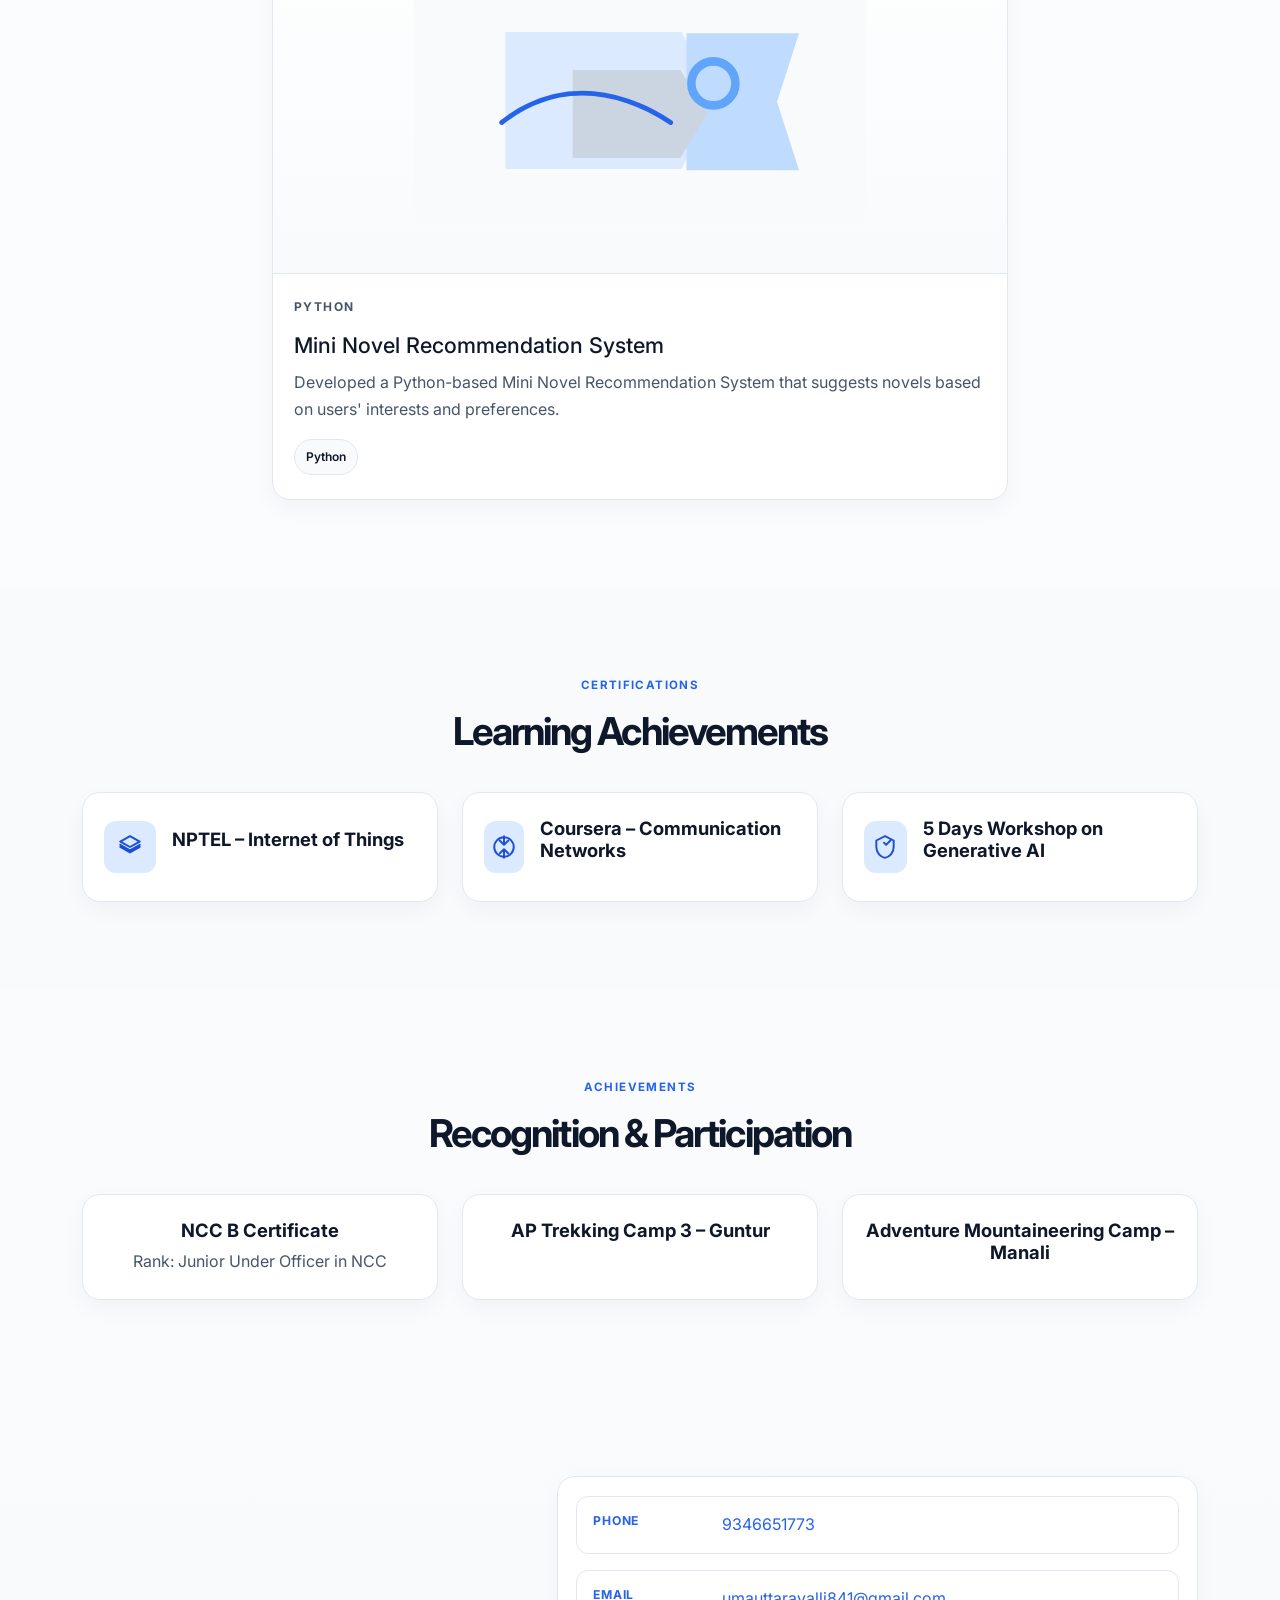
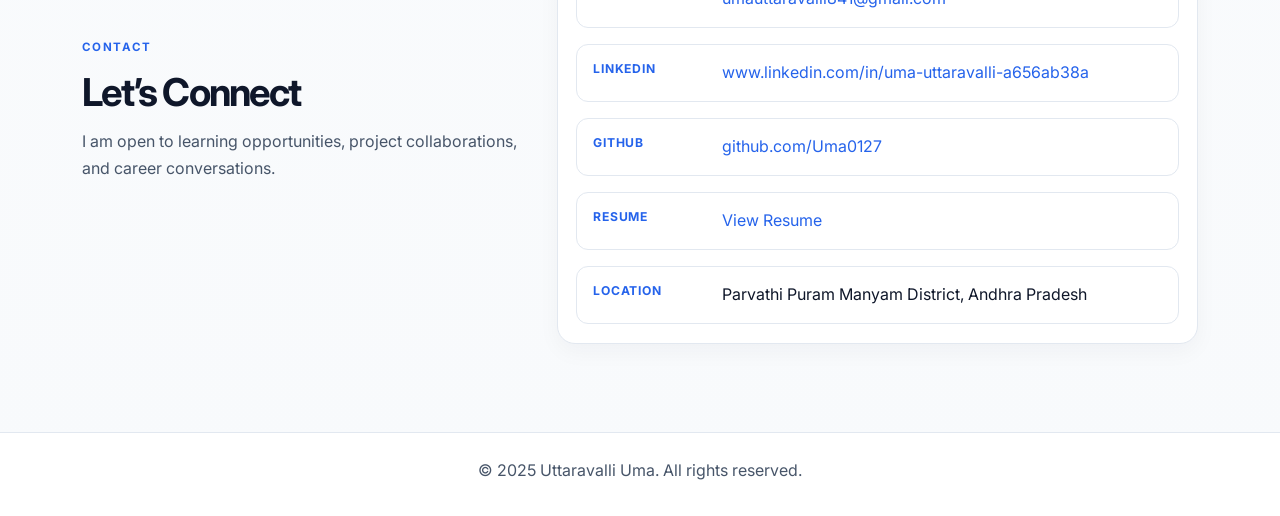
==== commit 69ae26d5: "Build Uttaravalli Uma's portfolio site Add the responsive portfolio, resume, Uma's profile photo, an" ====
--- a/index.html
+++ b/index.html
@@ -1,25 +1,22 @@
-<!DOCTYPE html>
+﻿<!DOCTYPE html>
 <html lang="en">
 <head>
     <meta charset="UTF-8">
     <meta name="viewport" content="width=device-width, initial-scale=1.0">
     <meta name="theme-color" content="#ffffff">
-    <meta name="description" content="Swarna Nishmitha's portfolio: Computer Science and Engineering, Generative AI, machine learning, and web development.">
-    <title>Swarna Nishmitha | Computer Science &amp; Engineering</title>
+    <meta name="description" content="Uttaravalli Uma portfolio: B.Tech student, skills, education, internships, and project work.">
+    <title>Uttaravalli Uma | Personal Portfolio</title>
     <link rel="preconnect" href="https://fonts.googleapis.com">
     <link rel="preconnect" href="https://fonts.gstatic.com" crossorigin>
     <link href="https://fonts.googleapis.com/css2?family=Inter:wght@400;500;600;700;800&display=swap" rel="stylesheet">
     <link href="https://cdn.jsdelivr.net/npm/bootstrap@5.3.3/dist/css/bootstrap.min.css" rel="stylesheet">
     <link rel="stylesheet" href="assets/css/style.css">
 </head>
-
 <body>
     <nav class="navbar navbar-expand-lg navbar-light bg-white sticky-top" aria-label="Main navigation">
         <div class="container">
-            <a class="navbar-brand" href="#home">SWARNA NISHMITHA</a>
-            <button class="navbar-toggler" type="button" data-bs-toggle="collapse"
-                    data-bs-target="#navbarNav" aria-controls="navbarNav"
-                    aria-expanded="false" aria-label="Toggle navigation">
+            <a class="navbar-brand" href="#home">UTTARAVALLI UMA</a>
+            <button class="navbar-toggler" type="button" data-bs-toggle="collapse" data-bs-target="#navbarNav" aria-controls="navbarNav" aria-expanded="false" aria-label="Toggle navigation">
                 <span class="navbar-toggler-icon"></span>
             </button>
             <div class="collapse navbar-collapse" id="navbarNav">
@@ -31,6 +28,7 @@
                     <li class="nav-item"><a class="nav-link" href="#experience">Experience</a></li>
                     <li class="nav-item"><a class="nav-link" href="#projects">Projects</a></li>
                     <li class="nav-item"><a class="nav-link" href="#certifications">Certifications</a></li>
+                    <li class="nav-item"><a class="nav-link" href="#achievements">Achievements</a></li>
                     <li class="nav-item"><a class="nav-link" href="#contact">Contact</a></li>
                 </ul>
             </div>
@@ -42,29 +40,26 @@
             <div class="container">
                 <div class="row align-items-center gy-5">
                     <div class="col-lg-7">
-                        <p class="eyebrow">Computer Science &amp; Engineering</p>
-                        <h1>Swarna <span>Nishmitha</span></h1>
-                        <h2 class="hero-headline">Generative AI <span aria-hidden="true">|</span> Machine Learning <span aria-hidden="true">|</span> Full-Stack Web Technologies</h2>
+                        <p class="eyebrow">B.Tech Student</p>
+                        <h1>Uttaravalli <span>Uma</span></h1>
+                        <h2 class="hero-headline">Web Development <span aria-hidden="true">|</span> Generative AI <span aria-hidden="true">|</span> Problem Solving</h2>
                         <p class="hero-copy">
-                            I am a Computer Science and Engineering undergraduate interested in
-                            Generative AI, machine learning, and building useful web experiences.
-                            I enjoy learning by creating projects and exploring emerging technologies.
+                            I am a B.Tech student who is eager to learn, build practical solutions, and grow in a professional environment through technology and teamwork.
                         </p>
                         <div class="hero-actions">
                             <a href="#projects" class="btn btn-primary">View Projects</a>
-                            <a href="#contact" class="btn btn-outline-primary">Contact Me</a>
-                            <a href="assets/resume.pdf" class="btn btn-outline-primary" target="_blank" rel="noopener noreferrer">
-                                View Resume
-                            </a>
+                            <a href="resume.html" class="btn btn-outline-primary" target="_blank" rel="noopener noreferrer">View Resume</a>
                         </div>
                     </div>
                     <div class="col-lg-5">
-                        <div class="profile-frame">
-                            <img src="assets/images/nishu%20image2.jpeg"
-                                 alt="Portrait of Swarna Nishmitha"
-                                 class="profile-image">
-                            <span class="profile-accent profile-accent-one" aria-hidden="true"></span>
-                            <span class="profile-accent profile-accent-two" aria-hidden="true"></span>
+                        <div class="profile-frame" aria-label="Uttaravalli Uma profile card">
+                            <img class="profile-photo" src="assets/images/uma.jpg.jpeg" alt="Portrait of Uttaravalli Uma" />
+                            <div class="profile-details">
+                                <p class="label">Location</p>
+                                <p>Parvathi Puram Manyam District, Andhra Pradesh</p>
+                                <p class="label">Phone</p>
+                                <p><a href="tel:+919346651773">9346651773</a></p>
+                            </div>
                         </div>
                     </div>
                 </div>
@@ -74,24 +69,13 @@
         <section id="about" class="section-padding section-anchor">
             <div class="container">
                 <div class="section-heading">
-                    <p class="eyebrow">About Me</p>
-                    <h2>Who I Am</h2>
-                    <p>
-                        A curious engineering student building a strong foundation in technology
-                        and creating practical projects along the way.
-                    </p>
+                    <p class="eyebrow">Career Objective</p>
+                    <h2>About Me</h2>
                 </div>
                 <div class="about-card">
                     <p>
-                        I am pursuing a B.Tech in Computer Science and Engineering at Bapatla
-                        Women&rsquo;s Engineering College. My interests span Generative AI,
-                        cybersecurity, machine learning, and full-stack web technologies.
+                        "To start my career in a growth-oriented organization where I can apply my technical skills, learn new technologies, and contribute to the success of the organization while building a strong career."
                     </p>
-                    <p class="mb-0">
-                        Through internships and hands-on projects, I have explored AI-powered
-                        applications, prompt engineering, and cybersecurity fundamentals. I am
-                        always keen to learn, collaborate, and solve problems thoughtfully.
-                    </p>
                 </div>
             </div>
         </section>
@@ -100,15 +84,15 @@
             <div class="container">
                 <div class="section-heading">
                     <p class="eyebrow">Skills</p>
-                    <h2>Technical Expertise</h2>
-                    <p>Tools and strengths I bring to my learning and project work.</p>
+                    <h2>Technical &amp; Soft Skills</h2>
                 </div>
                 <div class="row g-4">
                     <div class="col-sm-6 col-lg-3">
                         <article class="content-card skill-card">
-                            <h3>Programming</h3>
+                            <h3>Programming Languages</h3>
                             <ul class="skill-list">
-                                <li>Python</li><li>C</li><li>JavaScript</li>
+                                <li>Python</li>
+                                <li>C</li>
                             </ul>
                         </article>
                     </div>
@@ -116,22 +100,26 @@
                         <article class="content-card skill-card">
                             <h3>Web Technologies</h3>
                             <ul class="skill-list">
-                                <li>HTML</li><li>CSS</li><li>React.js</li><li>Node.js</li><li>Express.js</li>
+                                <li>HTML</li>
+                                <li>CSS</li>
                             </ul>
                         </article>
                     </div>
                     <div class="col-sm-6 col-lg-3">
                         <article class="content-card skill-card">
                             <h3>Database</h3>
-                            <ul class="skill-list"><li>MongoDB</li></ul>
+                            <ul class="skill-list">
+                                <li>MySQL</li>
+                            </ul>
                         </article>
                     </div>
                     <div class="col-sm-6 col-lg-3">
                         <article class="content-card skill-card">
-                            <h3>Professional Skills</h3>
+                            <h3>Soft Skills</h3>
                             <ul class="skill-list">
-                                <li>Communication</li><li>Team Collaboration</li><li>Leadership</li>
-                                <li>Problem Solving</li><li>Time Management</li>
+                                <li>Leadership</li>
+                                <li>Problem Solving</li>
+                                <li>Teamwork</li>
                             </ul>
                         </article>
                     </div>
@@ -144,7 +132,6 @@
                 <div class="section-heading">
                     <p class="eyebrow">Education</p>
                     <h2>Academic Background</h2>
-                    <p>My academic journey in engineering and science.</p>
                 </div>
                 <div class="table-responsive education-table-wrap">
                     <table class="table education-table align-middle mb-0">
@@ -153,27 +140,27 @@
                                 <th scope="col">Qualification</th>
                                 <th scope="col">Institution</th>
                                 <th scope="col">Years</th>
-                                <th scope="col">Result</th>
+                                <th scope="col">Score</th>
                             </tr>
                         </thead>
                         <tbody>
                             <tr>
-                                <th scope="row">B.Tech &ndash; Computer Science and Engineering</th>
-                                <td>Bapatla Women&rsquo;s Engineering College, Bapatla</td>
-                                <td>2023 &ndash; 2027</td>
-                                <td>CGPA: 8.5 (Ongoing)</td>
+                                <th scope="row">B.Tech</th>
+                                <td>Bapatla Women&rsquo;s Engineering College</td>
+                                <td>2023 – 2027</td>
+                                <td>Score: 8.1</td>
                             </tr>
                             <tr>
-                                <th scope="row">Intermediate (MPC)</th>
-                                <td>Sri Harshini Junior College, Ongole</td>
-                                <td>2021 &ndash; 2023</td>
-                                <td>97%</td>
+                                <th scope="row">Intermediate</th>
+                                <td>Government Junior College</td>
+                                <td>2021 – 2023</td>
+                                <td>Score: 8.5</td>
                             </tr>
                             <tr>
                                 <th scope="row">SSC</th>
-                                <td>ZPHS Chirukurapadu</td>
-                                <td>2020 &ndash; 2021</td>
-                                <td>99%</td>
+                                <td>ZPH School</td>
+                                <td>2020 – 2021</td>
+                                <td>Score: 8.2</td>
                             </tr>
                         </tbody>
                     </table>
@@ -185,22 +172,19 @@
             <div class="container">
                 <div class="section-heading">
                     <p class="eyebrow">Experience</p>
-                    <h2>Internship Experience</h2>
-                    <p>Practical learning through focused training and internship programs.</p>
+                    <h2>Internships</h2>
                 </div>
                 <div class="row g-4">
                     <div class="col-lg-6">
                         <article class="content-card experience-card">
                             <div class="experience-meta">
                                 <span class="experience-marker" aria-hidden="true"></span>
-                                <p class="eyebrow mb-1">2025</p>
-                            </div>
-                            <h3>Generative AI Trainee</h3>
-                            <p class="card-subtitle">Internshala</p>
+                                <p class="eyebrow mb-1">9 May 2025 – 20 June 2025</p>
+                            </div>
+                            <h3>Internshala Trainings</h3>
+                            <p class="card-subtitle">Area: Generative AI</p>
                             <ul class="detail-list">
-                                <li>Completed a 6-week intensive training program on Generative AI and Python.</li>
-                                <li>Developed AI-powered projects, including an AI Recipe Generator and Telegram Chatbot.</li>
-                                <li>Worked with AI image generation techniques and prompt engineering concepts.</li>
+                                <li>Learned Generative AI concepts and their practical applications.</li>
                             </ul>
                         </article>
                     </div>
@@ -208,14 +192,12 @@
                         <article class="content-card experience-card">
                             <div class="experience-meta">
                                 <span class="experience-marker" aria-hidden="true"></span>
-                                <p class="eyebrow mb-1">2025</p>
-                            </div>
-                            <h3>Cyber Security Intern</h3>
-                            <p class="card-subtitle">Conquer E-Learning</p>
+                                <p class="eyebrow mb-1">Ongoing</p>
+                            </div>
+                            <h3>Glow Logics</h3>
+                            <p class="card-subtitle">Area: Web Development</p>
                             <ul class="detail-list">
-                                <li>Completed a 2-month internship focused on cybersecurity fundamentals.</li>
-                                <li>Learned network security, threat analysis, and secure system practices.</li>
-                                <li>Strengthened analytical and problem-solving skills through practical assignments.</li>
+                                <li>Web Development internship focused on learning and developing websites using HTML, CSS, and basic web technologies.</li>
                             </ul>
                         </article>
                     </div>
@@ -226,103 +208,37 @@
         <section id="projects" class="section-padding section-anchor">
             <div class="container">
                 <div class="section-heading">
-                    <p class="eyebrow">Projects</p>
-                    <h2>Featured Projects</h2>
-                    <p>A selection of projects exploring machine learning, web development, and Generative AI.</p>
-                </div>
-                <div class="row g-4">
-                    <div class="col-md-6 col-lg-4">
+                    <p class="eyebrow">Project</p>
+                    <h2>Featured Work</h2>
+                </div>
+                <div class="row justify-content-center g-4">
+                    <div class="col-lg-8">
                         <article class="content-card project-card">
-                            <div class="project-visual project-visual-health">
+                            <div class="project-visual project-visual-book">
                                 <svg viewBox="0 0 600 300" aria-hidden="true" focusable="false">
-                                    <rect x="120" y="46" width="360" height="208" rx="14" class="visual-panel"/>
-                                    <rect x="120" y="46" width="360" height="36" rx="14" class="visual-toolbar"/>
-                                    <circle cx="144" cy="64" r="5" class="visual-dot"/>
-                                    <circle cx="162" cy="64" r="5" class="visual-dot"/>
-                                    <rect x="146" y="107" width="106" height="10" rx="5" class="visual-line"/>
-                                    <rect x="146" y="129" width="151" height="8" rx="4" class="visual-line-soft"/>
-                                    <path d="M151 193h34l18-27 24 45 22-35 18 17h40" class="visual-chart"/>
-                                    <circle cx="365" cy="164" r="38" class="visual-ring"/>
-                                    <path d="M365 143v42m-21-21h42" class="visual-cross"/>
+                                    <rect x="115" y="40" width="370" height="220" rx="16" class="visual-panel"/>
+                                    <rect x="115" y="40" width="370" height="36" rx="16" class="visual-toolbar"/>
+                                    <circle cx="140" cy="58" r="5" class="visual-dot"/>
+                                    <circle cx="158" cy="58" r="5" class="visual-dot"/>
+                                    <path d="M190 103h144l28 56-28 56H190z" class="visual-book"/>
+                                    <path d="M338 104h92l-18 56 18 56h-92z" class="visual-book-alt"/>
+                                    <path d="M245 206h88l22-36-22-36h-88z" class="visual-book-shade"/>
+                                    <path d="M187 177c20-16 42-24 66-24 24 0 50 9 72 24" class="visual-spark"/>
+                                    <circle cx="360" cy="145" r="18" class="visual-ring"/>
                                 </svg>
                             </div>
                             <div class="project-content">
-                                <p class="project-category">Machine Learning</p>
-                                <h3>Heart Stroke Prediction</h3>
+                                <p class="project-category">Python</p>
+                                <h3>Mini Novel Recommendation System</h3>
                                 <p>
-                                    A healthcare project that predicts stroke risk based on
-                                    medical and lifestyle data.
+                                    Developed a Python-based Mini Novel Recommendation System that suggests novels based on users' interests and preferences.
                                 </p>
-                                <div class="technology-list"><span>HTML</span><span>CSS</span><span>Python</span></div>
-                                <div class="project-actions">
-                                    <a class="project-link" href="https://github.com/nishmithaswarna?tab=repositories" target="_blank" rel="noopener noreferrer">
-                                        GitHub Repositories <span aria-hidden="true">&nearr;</span>
-                                    </a>
+                                <div class="technology-list">
+                                    <span>Python</span>
                                 </div>
                             </div>
                         </article>
                     </div>
-                    <div class="col-md-6 col-lg-4">
-                        <article class="content-card project-card">
-                            <div class="project-visual project-visual-web">
-                                <svg viewBox="0 0 600 300" aria-hidden="true" focusable="false">
-                                    <rect x="112" y="43" width="376" height="216" rx="14" class="visual-panel"/>
-                                    <rect x="112" y="43" width="376" height="36" rx="14" class="visual-toolbar"/>
-                                    <circle cx="137" cy="61" r="5" class="visual-dot"/>
-                                    <circle cx="155" cy="61" r="5" class="visual-dot"/>
-                                    <rect x="143" y="101" width="195" height="14" rx="7" class="visual-line"/>
-                                    <rect x="143" y="127" width="244" height="8" rx="4" class="visual-line-soft"/>
-                                    <rect x="143" y="145" width="190" height="8" rx="4" class="visual-line-soft"/>
-                                    <rect x="143" y="176" width="96" height="28" rx="7" class="visual-button"/>
-                                    <rect x="366" y="103" width="91" height="111" rx="10" class="visual-image"/>
-                                    <circle cx="411" cy="140" r="19" class="visual-image-detail"/>
-                                    <path d="M380 197l22-24 15 14 13-13 18 23" class="visual-image-detail"/>
-                                </svg>
-                            </div>
-                            <div class="project-content">
-                                <p class="project-category">Web Development</p>
-                                <h3>Personal Portfolio Website</h3>
-                                <p>A responsive portfolio website to showcase my skills, projects, and profile.</p>
-                                <div class="technology-list"><span>HTML</span><span>CSS</span><span>Bootstrap 5</span></div>
-                                <div class="project-actions">
-                                    <a class="project-link" href="https://github.com/nishmithaswarna?tab=repositories" target="_blank" rel="noopener noreferrer">
-                                        GitHub <span aria-hidden="true">&nearr;</span>
-                                    </a>
-                                    <a class="project-link" href="#home">
-                                        Live Demo <span aria-hidden="true">&rarr;</span>
-                                    </a>
-                                </div>
-                            </div>
-                        </article>
-                    </div>
-                    <div class="col-md-6 col-lg-4">
-                        <article class="content-card project-card">
-                            <div class="project-visual project-visual-ai">
-                                <svg viewBox="0 0 600 300" aria-hidden="true" focusable="false">
-                                    <rect x="144" y="46" width="312" height="208" rx="18" class="visual-panel"/>
-                                    <rect x="172" y="76" width="151" height="11" rx="5" class="visual-line"/>
-                                    <rect x="172" y="99" width="198" height="8" rx="4" class="visual-line-soft"/>
-                                    <rect x="172" y="117" width="160" height="8" rx="4" class="visual-line-soft"/>
-                                    <path d="M385 79l9 22 22 9-22 9-9 22-9-22-22-9 22-9z" class="visual-spark"/>
-                                    <path d="M401 161l6 14 14 6-14 6-6 14-6-14-14-6 14-6z" class="visual-spark-small"/>
-                                    <rect x="172" y="157" width="256" height="52" rx="10" class="visual-input"/>
-                                    <rect x="188" y="177" width="132" height="9" rx="4" class="visual-line-soft"/>
-                                    <rect x="350" y="168" width="62" height="30" rx="8" class="visual-button"/>
-                                </svg>
-                            </div>
-                            <div class="project-content">
-                                <p class="project-category">Generative AI</p>
-                                <h3>Generative AI Project</h3>
-                                <p>A project created while learning Generative AI concepts, applications, and prompt engineering.</p>
-                                <div class="technology-list"><span>Generative AI</span><span>Python</span></div>
-                                <div class="project-actions">
-                                    <a class="project-link" href="https://github.com/nishmithaswarna?tab=repositories" target="_blank" rel="noopener noreferrer">
-                                        GitHub Repositories <span aria-hidden="true">&nearr;</span>
-                                    </a>
-                                </div>
-                            </div>
-                        </article>
-                    </div>
                 </div>
             </div>
         </section>
@@ -331,32 +247,64 @@
             <div class="container">
                 <div class="section-heading">
                     <p class="eyebrow">Certifications</p>
-                    <h2>Certifications &amp; Learning</h2>
-                    <p>Selected training and learning programs.</p>
+                    <h2>Learning Achievements</h2>
                 </div>
                 <div class="row g-4">
                     <div class="col-md-6 col-lg-4">
                         <article class="content-card certification-card">
                             <span class="certification-icon" aria-hidden="true">
-                                <svg viewBox="0 0 24 24"><path d="M12 3 3.5 7.5 12 12l8.5-4.5L12 3Z"/><path d="M7 9.5v5c2.8 2.1 7.2 2.1 10 0v-5M20.5 8v6"/></svg>
+                                <svg viewBox="0 0 24 24"><path d="M12 2 3 7l9 5 9-5-9-5Zm-9 8 9 5 9-5M3 12l9 5 9-5"/></svg>
                             </span>
-                            <div><h3>Introduction to Internet of Things</h3><p>NPTEL</p></div>
+                            <div>
+                                <h3>NPTEL – Internet of Things</h3>
+                            </div>
                         </article>
                     </div>
                     <div class="col-md-6 col-lg-4">
                         <article class="content-card certification-card">
                             <span class="certification-icon" aria-hidden="true">
-                                <svg viewBox="0 0 24 24"><path d="M12 3v3m0 12v3m9-9h-3M6 12H3m15.4-6.4-2.1 2.1M7.7 16.3l-2.1 2.1m12.8 0-2.1-2.1m-8.6-8.6L5.6 5.6"/><circle cx="12" cy="12" r="4"/></svg>
+                                <svg viewBox="0 0 24 24"><path d="M12 2v8m0 0 4-4M12 10 8 6m4 16v-8m0 0 4 4m-4-4-4 4"/><circle cx="12" cy="12" r="9"/></svg>
                             </span>
-                            <div><h3>Generative AI Training</h3><p>Internshala</p></div>
+                            <div>
+                                <h3>Coursera – Communication Networks</h3>
+                            </div>
                         </article>
                     </div>
                     <div class="col-md-6 col-lg-4">
                         <article class="content-card certification-card">
                             <span class="certification-icon" aria-hidden="true">
-                                <svg viewBox="0 0 24 24"><path d="M12 3 5 6v5c0 4.6 2.8 8 7 10 4.2-2 7-5.4 7-10V6l-7-3Z"/><path d="m9 12 2 2 4-4"/></svg>
+                                <svg viewBox="0 0 24 24"><path d="M12 2 4 6v6c0 5 3.4 9 8 10 4.6-1 8-5 8-10V6l-8-4Zm-1 6 2 2 4-4"/></svg>
                             </span>
-                            <div><h3>Cyber Security Internship</h3><p>Conquer E-Learning</p></div>
+                            <div>
+                                <h3>5 Days Workshop on Generative AI</h3>
+                            </div>
+                        </article>
+                    </div>
+                </div>
+            </div>
+        </section>
+
+        <section id="achievements" class="section-padding section-anchor">
+            <div class="container">
+                <div class="section-heading">
+                    <p class="eyebrow">Achievements</p>
+                    <h2>Recognition &amp; Participation</h2>
+                </div>
+                <div class="row g-4">
+                    <div class="col-lg-4">
+                        <article class="content-card achievement-card">
+                            <h3>NCC B Certificate</h3>
+                            <p>Rank: Junior Under Officer in NCC</p>
+                        </article>
+                    </div>
+                    <div class="col-lg-4">
+                        <article class="content-card achievement-card">
+                            <h3>AP Trekking Camp 3 – Guntur</h3>
+                        </article>
+                    </div>
+                    <div class="col-lg-4">
+                        <article class="content-card achievement-card">
+                            <h3>Adventure Mountaineering Camp – Manali</h3>
                         </article>
                     </div>
                 </div>
@@ -370,36 +318,35 @@
                         <p class="eyebrow">Contact</p>
                         <h2 class="contact-title">Let&rsquo;s Connect</h2>
                         <p class="contact-copy">
-                            I&rsquo;m happy to connect about opportunities, collaborations,
-                            projects, or technology. Feel free to get in touch.
+                            I am open to learning opportunities, project collaborations, and career conversations.
                         </p>
                     </div>
-                    <div class="col-lg-6 offset-lg-1">
+                    <div class="col-lg-7">
                         <div class="contact-card">
-                            <a class="contact-item" href="mailto:nishmitha.swarna@gmail.com" target="_top">
-                                <span class="contact-icon" aria-hidden="true">
-                                    <svg viewBox="0 0 24 24"><rect x="3" y="5" width="18" height="14" rx="2"/><path d="m4 7 8 6 8-6"/></svg>
-                                </span>
-                                <span><span class="contact-label">Email</span><span class="contact-value">nishmitha.swarna@gmail.com</span></span>
-                            </a>
-                            <a class="contact-item" href="tel:+917842682081" target="_top">
-                                <span class="contact-icon" aria-hidden="true">
-                                    <svg viewBox="0 0 24 24"><path d="M7 3h3l2 5-2.5 1.5a15 15 0 0 0 5 5L16 12l5 2v3c0 1.1-.9 2-2 2C10.7 19 5 13.3 5 6c0-1.7.7-3 2-3Z"/></svg>
-                                </span>
-                                <span><span class="contact-label">Phone</span><span class="contact-value">+91 78426 82081</span></span>
-                            </a>
-                            <a class="contact-item" href="https://www.linkedin.com/in/swarna-nishmitha-575706379/" target="_blank" rel="noopener noreferrer">
-                                <span class="contact-icon" aria-hidden="true">
-                                    <svg viewBox="0 0 24 24"><path d="M5 9v10M5 5v.01M10 19v-6a3 3 0 0 1 6 0v6m0 0v-6a3 3 0 0 1 6 0v6"/></svg>
-                                </span>
-                                <span><span class="contact-label">LinkedIn</span><span class="contact-value">View LinkedIn profile</span></span>
-                            </a>
-                            <a class="contact-item" href="https://github.com/nishmithaswarna" target="_blank" rel="noopener noreferrer">
-                                <span class="contact-icon" aria-hidden="true">
-                                    <svg viewBox="0 0 24 24"><path d="M9 19c-4.3 1.4-4.3-2.5-6-3m12 6v-3.9a3.4 3.4 0 0 0-.9-2.6c3-.3 6.1-1.5 6.1-6.7a5.2 5.2 0 0 0-1.4-3.6 4.8 4.8 0 0 0-.1-3.6s-1.2-.4-3.8 1.4a13.2 13.2 0 0 0-6.9 0C5.4 1.2 4.2 1.6 4.2 1.6a4.8 4.8 0 0 0-.1 3.6 5.2 5.2 0 0 0-1.4 3.6c0 5.2 3.1 6.4 6.1 6.7a3.4 3.4 0 0 0-.9 2.6V22"/></svg>
-                                </span>
-                                <span><span class="contact-label">GitHub</span><span class="contact-value">github.com/nishmithaswarna</span></span>
-                            </a>
+                            <div class="contact-item">
+                                <span class="contact-label">Phone</span>
+                                <a href="tel:+919346651773" aria-label="Call Uttaravalli Uma">9346651773</a>
+                            </div>
+                            <div class="contact-item">
+                                <span class="contact-label">Email</span>
+                                <a href="mailto:umauttaravalli841@gmail.com" aria-label="Email Uttaravalli Uma">umauttaravalli841@gmail.com</a>
+                            </div>
+                            <div class="contact-item">
+                                <span class="contact-label">LinkedIn</span>
+                                <a href="https://www.linkedin.com/in/uma-uttaravalli-a656ab38a" target="_blank" rel="noopener noreferrer">www.linkedin.com/in/uma-uttaravalli-a656ab38a</a>
+                            </div>
+                            <div class="contact-item">
+                                <span class="contact-label">GitHub</span>
+                                <a href="https://github.com/Uma0127" target="_blank" rel="noopener noreferrer">github.com/Uma0127</a>
+                            </div>
+                            <div class="contact-item">
+                                <span class="contact-label">Resume</span>
+                                <a href="resume.html" target="_blank" rel="noopener noreferrer">View Resume</a>
+                            </div>
+                            <div class="contact-item">
+                                <span class="contact-label">Location</span>
+                                <span>Parvathi Puram Manyam District, Andhra Pradesh</span>
+                            </div>
                         </div>
                     </div>
                 </div>
@@ -407,22 +354,10 @@
         </section>
     </main>
 
-    <footer class="footer">
-        <div class="container footer-inner">
-            <div>
-                <a class="footer-brand" href="#home">SWARNA NISHMITHA</a>
-                <p>Computer Science &amp; Engineering Undergraduate</p>
-            </div>
-            <div class="footer-links">
-                <a href="mailto:nishmitha.swarna@gmail.com" target="_top">Email</a>
-                <a href="tel:+917842682081" target="_top">Phone</a>
-                <a href="https://www.linkedin.com/in/swarna-nishmitha-575706379/" target="_blank" rel="noopener noreferrer">LinkedIn</a>
-                <a href="https://github.com/nishmithaswarna" target="_blank" rel="noopener noreferrer">GitHub</a>
-            </div>
-            <p class="footer-copyright">&copy; 2026 Swarna Nishmitha</p>
+    <footer class="site-footer">
+        <div class="container">
+            <p>© 2025 Uttaravalli Uma. All rights reserved.</p>
         </div>
     </footer>
-
-    <script src="https://cdn.jsdelivr.net/npm/bootstrap@5.3.3/dist/js/bootstrap.bundle.min.js"></script>
 </body>
 </html>
--- a/assets/css/style.css
+++ b/assets/css/style.css
@@ -1,133 +1,107 @@
-:root {
+﻿:root {
     --color-white: #ffffff;
     --color-background: #f8fafc;
-    --color-text: #111827;
-    --color-muted: #4b5563;
-    --color-border: #e5e7eb;
+    --color-panel: #ffffff;
+    --color-text: #0f172a;
+    --color-muted: #475569;
+    --color-border: #e2e8f0;
     --color-accent: #2563eb;
-    --color-accent-hover: #1d4ed8;
-    --color-accent-soft: #eff6ff;
-    --shadow-card: 0 4px 18px rgba(17, 24, 39, 0.05);
-    --shadow-card-hover: 0 10px 26px rgba(17, 24, 39, 0.09);
-}
-
-* {
-    box-sizing: border-box;
-}
-
-html {
-    scroll-behavior: smooth;
-}
+    --color-accent-dark: #1d4ed8;
+    --color-accent-soft: #dbeafe;
+    --color-shadow: rgba(15, 23, 42, 0.08);
+}
+
+* { box-sizing: border-box; }
+
+html { scroll-behavior: smooth; }
 
 body {
     margin: 0;
-    background: var(--color-white);
-    color: var(--color-text);
+    color: var(--color-text);
+    background: linear-gradient(180deg, #ffffff 0%, #f8fafc 100%);
     font-family: "Inter", Arial, sans-serif;
-    font-size: 1rem;
     line-height: 1.7;
     -webkit-font-smoothing: antialiased;
 }
 
-a {
-    color: var(--color-accent);
-}
-
-a:focus-visible,
-button:focus-visible {
-    outline: 3px solid rgba(37, 99, 235, 0.35);
-    outline-offset: 3px;
-}
-
-.section-anchor {
-    scroll-margin-top: 82px;
-}
-
-/* Navigation */
+a { color: var(--color-accent); text-decoration: none; }
+a:hover, a:focus { color: var(--color-accent-dark); }
+
+img, svg { display: block; max-width: 100%; }
+
+.section-anchor { scroll-margin-top: 80px; }
+
 .navbar {
     min-height: 76px;
+    background: rgba(255, 255, 255, 0.96);
     border-bottom: 1px solid var(--color-border);
+    backdrop-filter: blur(10px);
 }
 
 .navbar-brand {
     color: var(--color-text);
-    font-size: 0.95rem;
+    font-size: 0.9rem;
     font-weight: 800;
-    letter-spacing: 0.04em;
-}
-
-.navbar-brand:hover,
-.navbar-brand:focus {
-    color: var(--color-accent);
+    letter-spacing: 0.08em;
 }
 
 .navbar .nav-link {
-    padding: 0.6rem 0.55rem;
     color: var(--color-muted);
     font-size: 0.88rem;
-    font-weight: 500;
+    font-weight: 600;
+    padding: 0.6rem 0.7rem;
     transition: color 160ms ease;
 }
 
 .navbar .nav-link:hover,
-.navbar .nav-link:focus {
-    color: var(--color-accent);
-}
-
-.navbar-toggler {
-    border-color: var(--color-border);
-}
-
-/* Hero */
+.navbar .nav-link:focus { color: var(--color-accent); }
+
+.navbar-toggler { border-color: var(--color-border); }
+
 .hero-section {
-    display: flex;
-    min-height: min(700px, calc(100vh - 76px));
+    min-height: min(720px, calc(100vh - 76px));
+    display: flex;
     align-items: center;
     padding: 76px 0;
-    background: var(--color-white);
 }
 
 .eyebrow {
-    margin: 0 0 0.65rem;
+    margin: 0 0 0.75rem;
     color: var(--color-accent);
-    font-size: 0.76rem;
-    font-weight: 700;
-    letter-spacing: 0.13em;
-    line-height: 1.4;
+    font-size: 0.72rem;
+    font-weight: 700;
+    letter-spacing: 0.12em;
     text-transform: uppercase;
 }
 
 .hero-section h1 {
-    margin: 0 0 1.1rem;
-    color: var(--color-text);
+    margin: 0 0 1rem;
     font-size: clamp(2.8rem, 6vw, 5rem);
     font-weight: 800;
     letter-spacing: -0.06em;
     line-height: 1.08;
 }
 
-.hero-section h1 span {
-    color: var(--color-accent);
-}
+.hero-section h1 span,
+.section-heading h2 span,
+.contact-title span { color: var(--color-accent); }
 
 .hero-headline {
-    max-width: 680px;
-    margin: 0 0 1.15rem;
-    color: var(--color-text);
-    font-size: clamp(1.15rem, 2vw, 1.45rem);
+    margin: 0 0 1rem;
+    max-width: 620px;
+    color: var(--color-text);
+    font-size: clamp(1.08rem, 2vw, 1.45rem);
     font-weight: 600;
     line-height: 1.55;
 }
 
-.hero-headline span {
-    color: #9ca3af;
-}
+.hero-headline span { color: #94a3b8; }
 
 .hero-copy {
-    max-width: 600px;
-    margin: 0 0 1.75rem;
-    color: var(--color-muted);
-    font-size: 1.05rem;
+    max-width: 610px;
+    margin: 0 0 1.8rem;
+    color: var(--color-muted);
+    font-size: 1.06rem;
 }
 
 .hero-actions {
@@ -137,83 +111,87 @@
 }
 
 .btn {
-    border-radius: 8px;
-    padding: 0.7rem 1.2rem;
-    font-weight: 600;
-    transition: background-color 160ms ease, border-color 160ms ease, color 160ms ease, transform 160ms ease;
-}
-
-.btn:hover {
-    transform: translateY(-2px);
-}
+    border-radius: 10px;
+    padding: 0.72rem 1.2rem;
+    font-weight: 600;
+    transition: transform 180ms ease, background-color 180ms ease, border-color 180ms ease, color 180ms ease;
+}
+
+.btn:hover { transform: translateY(-2px); }
 
 .btn-primary {
     border-color: var(--color-accent);
     background: var(--color-accent);
+    color: #ffffff;
 }
 
 .btn-primary:hover,
 .btn-primary:focus {
-    border-color: var(--color-accent-hover);
-    background: var(--color-accent-hover);
+    background: var(--color-accent-dark);
+    border-color: var(--color-accent-dark);
+    color: #ffffff;
 }
 
 .btn-outline-primary {
     border-color: var(--color-accent);
     color: var(--color-accent);
+    background: #ffffff;
 }
 
 .btn-outline-primary:hover,
 .btn-outline-primary:focus {
-    border-color: var(--color-accent-hover);
-    background: var(--color-accent-hover);
-    color: var(--color-white);
+    background: var(--color-accent);
+    border-color: var(--color-accent);
+    color: #ffffff;
 }
 
 .profile-frame {
     position: relative;
     width: min(100%, 390px);
     margin: 0 auto;
-    padding: 14px;
+    padding: 1.5rem 1.25rem;
     border: 1px solid var(--color-border);
-    border-radius: 28px;
-    background: var(--color-background);
-}
-
-.profile-image {
+    border-radius: 26px;
+    background: linear-gradient(180deg, #ffffff 0%, #f8fafc 100%);
+    box-shadow: 0 10px 25px rgba(15, 23, 42, 0.05);
+}
+
+.profile-photo {
     position: relative;
     z-index: 1;
     display: block;
     width: 100%;
-    aspect-ratio: 4 / 4.6;
-    border-radius: 19px;
+    aspect-ratio: 4 / 5;
+    border-radius: 20px;
+    border: 1px solid var(--color-border);
+    background: linear-gradient(135deg, var(--color-accent-soft) 0%, #eff6ff 100%);
     object-fit: cover;
-    object-position: center 38%;
-}
-
-.profile-accent {
-    position: absolute;
-    z-index: 0;
-    display: block;
-    border: 1px solid #bfdbfe;
-    border-radius: 50%;
-}
-
-.profile-accent-one {
-    top: -13px;
-    right: -13px;
-    width: 64px;
-    height: 64px;
-}
-
-.profile-accent-two {
-    bottom: -12px;
-    left: -12px;
-    width: 42px;
-    height: 42px;
-}
-
-/* Sections and headings */
+    object-position: center 20%;
+}
+
+.profile-details {
+    position: relative;
+    z-index: 1;
+    margin-top: 1.2rem;
+    padding: 1rem 1.1rem 0;
+    border-top: 1px solid var(--color-border);
+    color: var(--color-muted);
+}
+
+.profile-details p {
+    margin: 0 0 0.75rem;
+    font-size: 0.96rem;
+}
+
+.profile-details .label {
+    margin-bottom: 0.2rem;
+    color: var(--color-accent);
+    font-size: 0.72rem;
+    font-weight: 700;
+    letter-spacing: 0.1em;
+    text-transform: uppercase;
+}
+
 .section-padding {
     padding: 88px 0;
 }
@@ -223,22 +201,22 @@
 }
 
 .section-heading {
-    max-width: 660px;
-    margin: 0 auto 42px;
+    max-width: 760px;
+    margin: 0 auto 2.4rem;
     text-align: center;
 }
 
 .section-heading h2,
 .contact-title {
     margin: 0 0 0.8rem;
-    color: var(--color-text);
-    font-size: clamp(1.9rem, 3vw, 2.5rem);
-    font-weight: 700;
-    letter-spacing: -0.04em;
+    font-size: clamp(1.85rem, 3vw, 2.6rem);
+    font-weight: 700;
+    letter-spacing: -0.05em;
     line-height: 1.2;
 }
 
-.section-heading > p:last-child {
+.section-heading p:last-child,
+.contact-copy {
     margin: 0;
     color: var(--color-muted);
 }
@@ -247,571 +225,268 @@
 .content-card,
 .contact-card,
 .education-table-wrap {
+    background: var(--color-panel);
     border: 1px solid var(--color-border);
-    border-radius: 14px;
-    background: var(--color-white);
-    box-shadow: var(--shadow-card);
+    border-radius: 18px;
+    box-shadow: 0 8px 22px rgba(15, 23, 42, 0.04);
 }
 
 .about-card {
     max-width: 900px;
     margin: 0 auto;
-    padding: 30px 34px;
-    color: var(--color-muted);
-}
-
-.about-card p:first-child {
-    margin-bottom: 0.75rem;
-}
-
-/* Skills */
-.content-card {
+    padding: 2rem 2.1rem;
+    color: var(--color-muted);
+    font-size: 1.05rem;
+}
+
+.skill-card,
+.experience-card,
+.certification-card,
+.achievement-card {
     height: 100%;
-    transition: transform 180ms ease, box-shadow 180ms ease, border-color 180ms ease;
-}
-
-.content-card:hover {
-    transform: translateY(-3px);
-    border-color: #bfdbfe;
-    box-shadow: var(--shadow-card-hover);
-}
-
-.skill-card {
-    padding: 25px 23px;
+    padding: 1.5rem 1.3rem;
 }
 
 .skill-card h3,
 .experience-card h3,
-.project-content h3,
-.certification-card h3 {
-    color: var(--color-text);
-    font-size: 1.08rem;
-    font-weight: 700;
-    line-height: 1.4;
-}
-
-.skill-card h3 {
+.certification-card h3,
+.achievement-card h3 {
     margin: 0 0 1rem;
-}
-
-.skill-list {
+    font-size: 1.15rem;
+    font-weight: 700;
+}
+
+.skill-list,
+.detail-list {
+    margin: 0;
+    padding-left: 1.1rem;
+    color: var(--color-muted);
+}
+
+.skill-list li,
+.detail-list li {
+    margin-bottom: 0.45rem;
+}
+
+.education-table-wrap {
+    overflow: hidden;
+}
+
+.education-table {
+    margin: 0;
+    border-collapse: collapse;
+}
+
+.education-table th,
+.education-table td {
+    padding: 1.1rem 1rem;
+    border-bottom: 1px solid var(--color-border);
+    color: var(--color-text);
+    vertical-align: middle;
+}
+
+.education-table thead th {
+    background: #f8fafc;
+    color: var(--color-text);
+    font-size: 0.82rem;
+    font-weight: 700;
+    letter-spacing: 0.06em;
+    text-transform: uppercase;
+}
+
+.education-table tbody tr:last-child th,
+.education-table tbody tr:last-child td {
+    border-bottom: none;
+}
+
+.experience-meta {
+    display: flex;
+    align-items: center;
+    gap: 0.7rem;
+    margin-bottom: 0.9rem;
+}
+
+.experience-marker {
+    display: inline-block;
+    width: 12px;
+    height: 12px;
+    border-radius: 50%;
+    background: var(--color-accent);
+    box-shadow: 0 0 0 5px var(--color-accent-soft);
+}
+
+.card-subtitle {
+    margin: 0 0 0.9rem;
+    color: var(--color-muted);
+    font-weight: 600;
+}
+
+.project-card {
+    overflow: hidden;
+    transition: transform 180ms ease, box-shadow 180ms ease;
+}
+
+.project-card:hover {
+    transform: translateY(-4px);
+    box-shadow: 0 12px 28px rgba(15, 23, 42, 0.08);
+}
+
+.project-visual {
+    border-bottom: 1px solid var(--color-border);
+    background: linear-gradient(180deg, #ffffff 0%, #f8fafc 100%);
+}
+
+.project-content {
+    padding: 1.4rem 1.3rem 1.5rem;
+}
+
+.project-category {
+    margin: 0 0 0.4rem;
+    color: var(--color-accent);
+    font-size: 0.75rem;
+    font-weight: 700;
+    letter-spacing: 0.12em;
+    text-transform: uppercase;
+}
+
+.project-content h3 {
+    margin: 0 0 0.6rem;
+    font-size: 1.35rem;
+}
+
+.project-content p {
+    margin: 0 0 1rem;
+    color: var(--color-muted);
+}
+
+.technology-list {
     display: flex;
     flex-wrap: wrap;
-    gap: 0.55rem;
-    margin: 0;
-    padding: 0;
-    list-style: none;
-}
-
-.skill-list li,
+    gap: 0.5rem;
+    margin-top: 1rem;
+}
+
 .technology-list span {
+    display: inline-block;
+    border: 1px solid var(--color-border);
+    border-radius: 999px;
+    background: #f8fafc;
+    color: var(--color-text);
+    font-size: 0.75rem;
+    font-weight: 600;
+    padding: 0.42rem 0.7rem;
+}
+
+.visual-panel { fill: #f8fafc; }
+.visual-toolbar { fill: #e2e8f0; }
+.visual-dot { fill: #94a3b8; }
+.visual-book { fill: #dbeafe; }
+.visual-book-alt { fill: #bfdbfe; }
+.visual-book-shade { fill: #cbd5e1; }
+.visual-spark { fill: none; stroke: #2563eb; stroke-width: 4; stroke-linecap: round; stroke-linejoin: round; }
+.visual-ring { fill: none; stroke: #60a5fa; stroke-width: 7; }
+
+.certification-card {
+    display: flex;
+    align-items: center;
+    gap: 1rem;
+}
+
+.certification-icon {
     display: inline-flex;
     align-items: center;
-    border: 1px solid var(--color-border);
-    border-radius: 999px;
-    background: var(--color-background);
-    color: var(--color-muted);
-    font-size: 0.82rem;
-    font-weight: 500;
-    line-height: 1.35;
-    padding: 0.32rem 0.68rem;
-}
-
-/* Education */
-.education-table-wrap {
-    overflow: hidden;
-}
-
-.education-table {
-    min-width: 700px;
-    color: var(--color-text);
-}
-
-.education-table > :not(caption) > * > * {
-    border-color: var(--color-border);
-    padding: 1rem 1.15rem;
-}
-
-.education-table thead th {
+    justify-content: center;
+    width: 52px;
+    height: 52px;
+    border-radius: 12px;
     background: var(--color-accent-soft);
-    color: #1e40af;
-    font-size: 0.82rem;
-    font-weight: 700;
-    letter-spacing: 0.03em;
-    white-space: nowrap;
-}
-
-.education-table tbody th {
-    min-width: 230px;
-    font-weight: 600;
-}
-
-.education-table tbody td {
-    color: var(--color-muted);
-}
-
-/* Experience */
-.experience-card {
-    padding: 27px 28px;
-}
-
-.experience-meta {
-    display: flex;
-    align-items: center;
-    gap: 0.65rem;
-    margin-bottom: 0.7rem;
-}
-
-.experience-marker {
-    width: 9px;
-    height: 9px;
-    flex: 0 0 9px;
-    border-radius: 50%;
-    background: var(--color-accent);
-    box-shadow: 0 0 0 4px var(--color-accent-soft);
-}
-
-.experience-card h3 {
-    margin: 0 0 0.15rem;
-}
-
-.card-subtitle {
-    margin: 0 0 1.1rem;
-    color: var(--color-accent);
-    font-weight: 600;
-}
-
-.detail-list {
-    display: grid;
-    gap: 0.55rem;
-    margin: 0;
-    padding-left: 1.15rem;
-    color: var(--color-muted);
-}
-
-.detail-list li::marker {
-    color: var(--color-accent);
-}
-
-/* Projects */
-.project-card {
-    overflow: hidden;
-}
-
-.project-visual {
-    display: flex;
-    min-height: 190px;
-    align-items: center;
-    justify-content: center;
-    overflow: hidden;
-    padding: 12px 10px;
-    background: var(--color-background);
-}
-
-.project-visual svg {
-    display: block;
-    width: 100%;
-    max-width: 410px;
-    height: auto;
-}
-
-.project-visual-health {
-    background: #f4f8ff;
-}
-
-.project-visual-web {
-    background: #f7f9fc;
-}
-
-.project-visual-ai {
-    background: #f4f8ff;
-}
-
-.visual-panel {
-    fill: #ffffff;
-    stroke: #dbe3ef;
-    stroke-width: 2;
-}
-
-.visual-toolbar {
-    fill: #eff4fb;
-}
-
-.visual-dot {
-    fill: #9ca3af;
-}
-
-.visual-line {
-    fill: #1f3f71;
-}
-
-.visual-line-soft {
-    fill: #b8c5d6;
-}
-
-.visual-chart,
-.visual-image-detail {
+    color: var(--color-accent-dark);
+}
+
+.certification-icon svg {
+    width: 26px;
+    height: 26px;
+    stroke: currentColor;
     fill: none;
-    stroke: #2563eb;
+    stroke-width: 1.8;
     stroke-linecap: round;
     stroke-linejoin: round;
-    stroke-width: 5;
-}
-
-.visual-ring {
-    fill: #eff6ff;
-    stroke: #93c5fd;
-    stroke-width: 5;
-}
-
-.visual-cross {
-    fill: none;
-    stroke: #2563eb;
-    stroke-linecap: round;
-    stroke-width: 5;
-}
-
-.visual-button {
-    fill: #2563eb;
-}
-
-.visual-image {
-    fill: #eff6ff;
-    stroke: #dbeafe;
-    stroke-width: 2;
-}
-
-.visual-spark {
-    fill: #93c5fd;
-}
-
-.visual-spark-small {
-    fill: #bfdbfe;
-}
-
-.visual-input {
-    fill: #f8fafc;
-    stroke: #dbe3ef;
-    stroke-width: 2;
-}
-
-.project-content {
-    display: flex;
-    min-height: 290px;
-    flex-direction: column;
-    align-items: flex-start;
-    padding: 23px 24px 25px;
-}
-
-.project-category {
-    margin: 0 0 0.45rem;
+}
+
+.achievement-card {
+    text-align: center;
+}
+
+.achievement-card h3 {
+    margin-bottom: 0.4rem;
+}
+
+.achievement-card p {
+    margin: 0;
+    color: var(--color-muted);
+}
+
+.contact-card {
+    display: grid;
+    gap: 1rem;
+    padding: 1.2rem 1.1rem;
+}
+
+.contact-item {
+    display: flex;
+    flex-wrap: wrap;
+    gap: 0.8rem 1.2rem;
+    padding: 0.9rem 1rem;
+    border: 1px solid var(--color-border);
+    border-radius: 12px;
+    background: #ffffff;
+}
+
+.resume-actions-inline {
+    display: flex;
+    flex-wrap: wrap;
+    gap: 0.75rem;
+    align-items: center;
+}
+
+.resume-actions-inline a {
+    font-weight: 600;
+}
+
+.contact-label {
+    min-width: 110px;
     color: var(--color-accent);
-    font-size: 0.77rem;
+    font-size: 0.76rem;
     font-weight: 700;
     letter-spacing: 0.08em;
     text-transform: uppercase;
 }
 
-.project-content h3 {
-    margin: 0 0 0.65rem;
-}
-
-.project-content > p:not(.project-category) {
-    margin: 0 0 1rem;
-    color: var(--color-muted);
-}
-
-.technology-list {
-    display: flex;
-    flex-wrap: wrap;
-    gap: 0.45rem;
-    margin-bottom: 1.25rem;
-}
-
-.technology-list span {
-    font-size: 0.76rem;
-}
-
-.project-actions {
-    display: flex;
-    flex-wrap: wrap;
-    gap: 0.5rem 1rem;
-    margin-top: auto;
-}
-
-.project-link {
-    color: var(--color-accent);
-    font-weight: 600;
-    text-decoration: none;
-}
-
-.project-link:hover,
-.project-link:focus {
-    color: var(--color-accent-hover);
-    text-decoration: underline;
-    text-underline-offset: 3px;
-}
-
-/* Certifications */
-.certification-card {
-    display: flex;
-    min-height: 125px;
-    align-items: center;
-    gap: 1rem;
-    padding: 22px;
-}
-
-.certification-icon,
-.contact-icon {
-    display: inline-flex;
-    width: 46px;
-    height: 46px;
-    flex: 0 0 46px;
-    align-items: center;
-    justify-content: center;
-    border-radius: 12px;
-    background: var(--color-accent-soft);
-    color: var(--color-accent);
-}
-
-.certification-icon svg,
-.contact-icon svg {
-    width: 23px;
-    height: 23px;
-    fill: none;
-    stroke: currentColor;
-    stroke-linecap: round;
-    stroke-linejoin: round;
-    stroke-width: 1.7;
-}
-
-.certification-card h3 {
-    margin: 0 0 0.25rem;
-}
-
-.certification-card p {
-    margin: 0;
-    color: var(--color-muted);
-    font-size: 0.9rem;
-}
-
-/* Contact and footer */
-.contact-title {
-    margin-bottom: 0.8rem;
-}
-
-.contact-copy {
-    max-width: 430px;
-    margin: 0;
-    color: var(--color-muted);
-}
-
-.contact-card {
-    padding: 10px 24px;
-}
-
-.contact-item {
-    display: flex;
-    align-items: center;
-    gap: 1rem;
-    padding: 17px 0;
-    color: inherit;
-    text-decoration: none;
-}
-
-.contact-item + .contact-item {
+.site-footer {
+    padding: 1.5rem 0 2rem;
     border-top: 1px solid var(--color-border);
-}
-
-.contact-item:hover .contact-value,
-.contact-item:focus .contact-value {
-    color: var(--color-accent-hover);
-    text-decoration: underline;
-    text-underline-offset: 3px;
-}
-
-.contact-label,
-.contact-value {
-    display: block;
-}
-
-.contact-label {
-    margin-bottom: 0.1rem;
-    color: var(--color-muted);
-    font-size: 0.8rem;
-}
-
-.contact-value {
-    color: var(--color-text);
-    font-weight: 600;
-    overflow-wrap: anywhere;
-}
-
-.footer {
-    border-top: 1px solid var(--color-border);
-    background: var(--color-white);
-    padding: 26px 0;
-}
-
-.footer-inner {
-    display: flex;
-    align-items: center;
-    justify-content: space-between;
-    gap: 1rem 2rem;
-}
-
-.footer-brand {
-    color: var(--color-text);
-    font-size: 0.88rem;
-    font-weight: 800;
-    letter-spacing: 0.04em;
-    text-decoration: none;
-}
-
-.footer-brand:hover,
-.footer-brand:focus {
-    color: var(--color-accent);
-}
-
-.footer-inner p {
-    margin: 0.25rem 0 0;
-    color: var(--color-muted);
-    font-size: 0.84rem;
-}
-
-.footer-links {
-    display: flex;
-    gap: 1rem;
-}
-
-.footer-links a {
-    font-size: 0.9rem;
-    font-weight: 500;
-    text-decoration: none;
-}
-
-.footer-links a:hover,
-.footer-links a:focus {
-    color: var(--color-accent-hover);
-    text-decoration: underline;
-    text-underline-offset: 3px;
-}
-
-.footer-inner .footer-copyright {
-    margin: 0;
-    white-space: nowrap;
+    background: #ffffff;
+}
+
+.site-footer p {
+    margin: 0;
+    text-align: center;
+    color: var(--color-muted);
 }
 
 @media (max-width: 991.98px) {
-    .navbar-collapse {
-        padding: 0.4rem 0 0.8rem;
-    }
-
-    .navbar .nav-link {
-        padding: 0.55rem 0;
+    .navbar-nav {
+        padding: 0.8rem 0 0.2rem;
     }
 
     .hero-section {
         min-height: auto;
-        padding: 70px 0;
+        padding-top: 52px;
     }
 }
 
 @media (max-width: 767.98px) {
-    .section-padding {
-        padding: 68px 0;
-    }
-
-    .hero-section {
-        padding: 58px 0 68px;
-        text-align: center;
-    }
-
-    .hero-copy {
-        margin-right: auto;
-        margin-left: auto;
-    }
-
-    .hero-actions {
-        justify-content: center;
-    }
-
-    .profile-frame {
-        max-width: 310px;
-    }
-
-    .section-heading {
-        margin-bottom: 32px;
-    }
-
-    .education-table-wrap {
-        border-radius: 10px;
-    }
-
-    .footer-inner {
-        flex-direction: column;
-        align-items: flex-start;
-    }
-
-    .footer-inner .footer-copyright {
-        white-space: normal;
-    }
-}
-
-@media (max-width: 480px) {
-    .navbar {
-        min-height: 68px;
-    }
-
-    .navbar-brand {
-        font-size: 0.82rem;
-    }
-
-    .section-padding {
-        padding: 58px 0;
-    }
-
-    .hero-section h1 {
-        font-size: clamp(2.45rem, 12vw, 3.4rem);
-    }
-
-    .hero-headline {
-        font-size: 1.08rem;
-    }
-
-    .hero-actions {
-        gap: 0.65rem;
-    }
-
-    .hero-actions .btn {
-        flex: 1 1 auto;
-    }
-
-    .about-card {
-        padding: 23px 21px;
-    }
-
-    .experience-card {
-        padding: 23px 21px;
-    }
-
-    .project-content {
-        min-height: 0;
-    }
-
-    .contact-card {
-        padding: 8px 17px;
-    }
-}
-
-@media (prefers-reduced-motion: reduce) {
-    html {
-        scroll-behavior: auto;
-    }
-
-    *,
-    *::before,
-    *::after {
-        transition-duration: 0.01ms !important;
-    }
-}
+    .section-padding { padding: 72px 0; }
+    .about-card { padding: 1.4rem 1.1rem; }
+    .contact-item { flex-direction: column; }
+}
